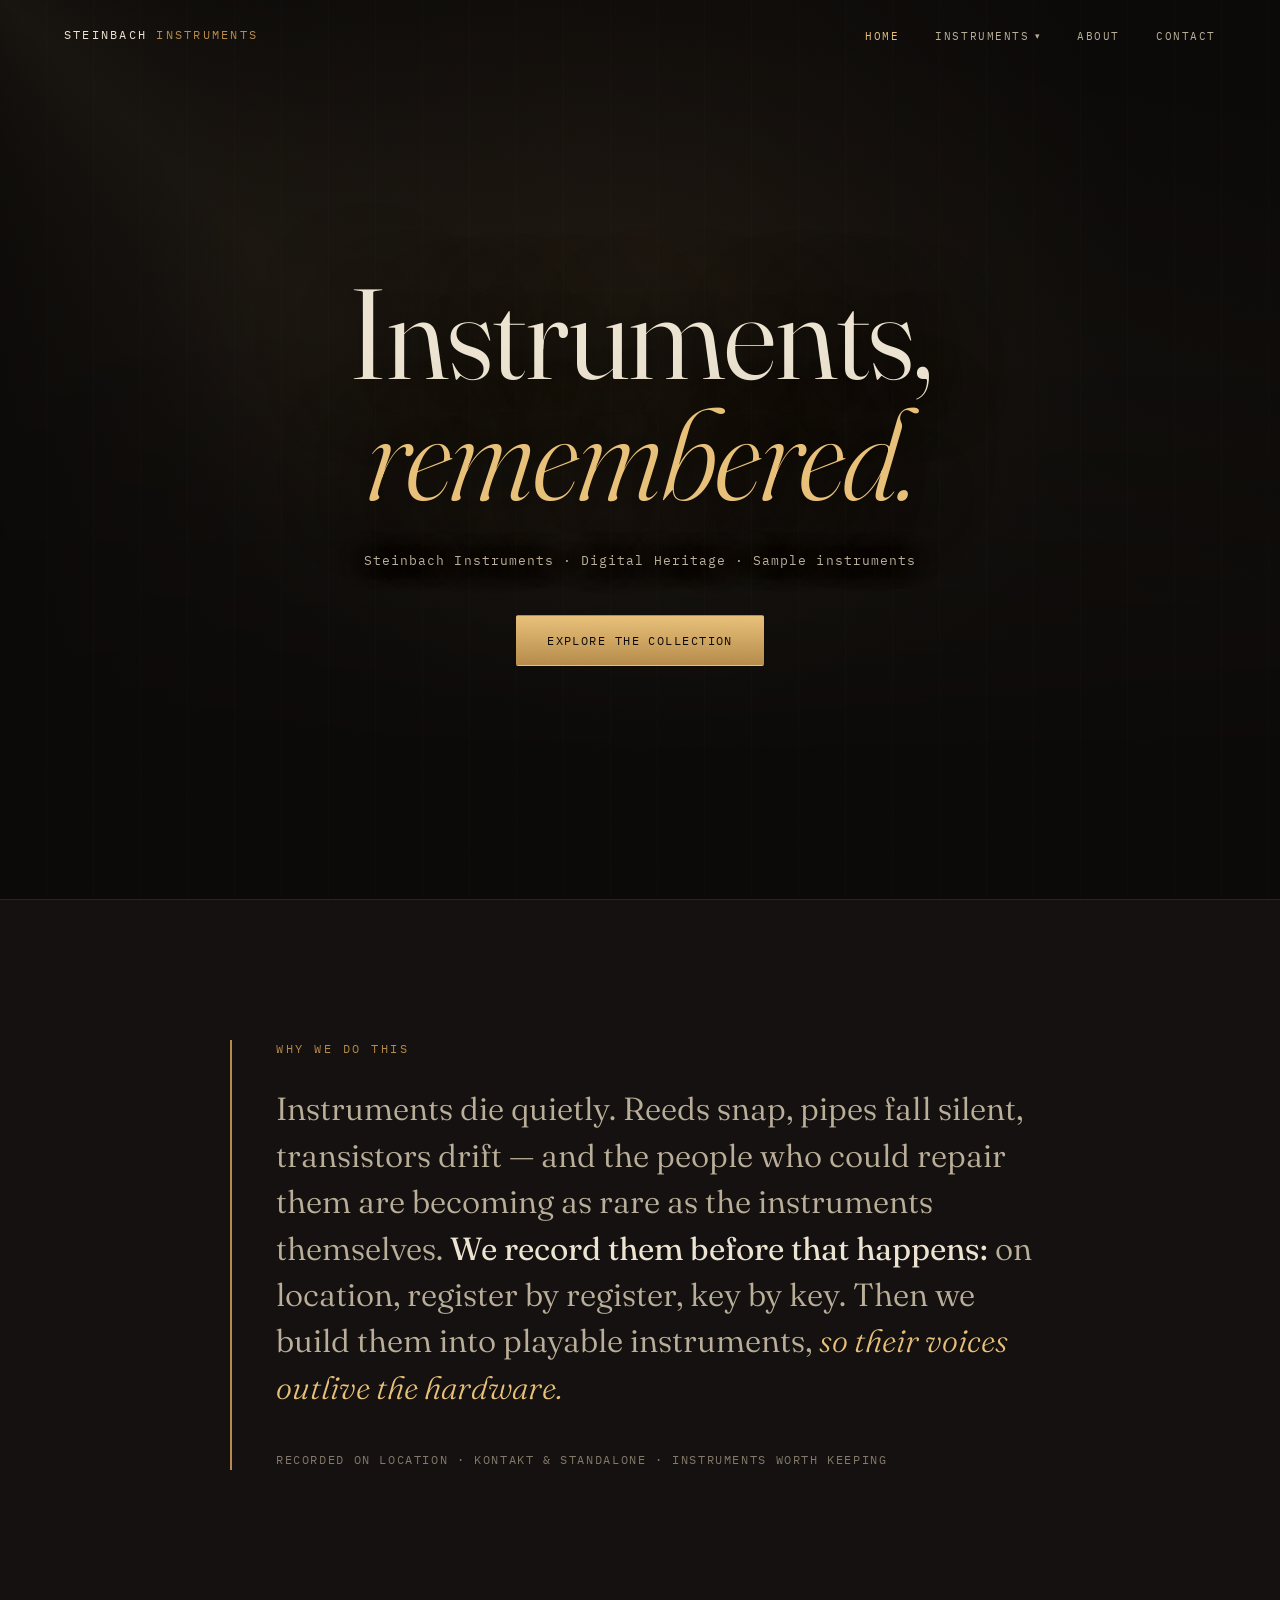
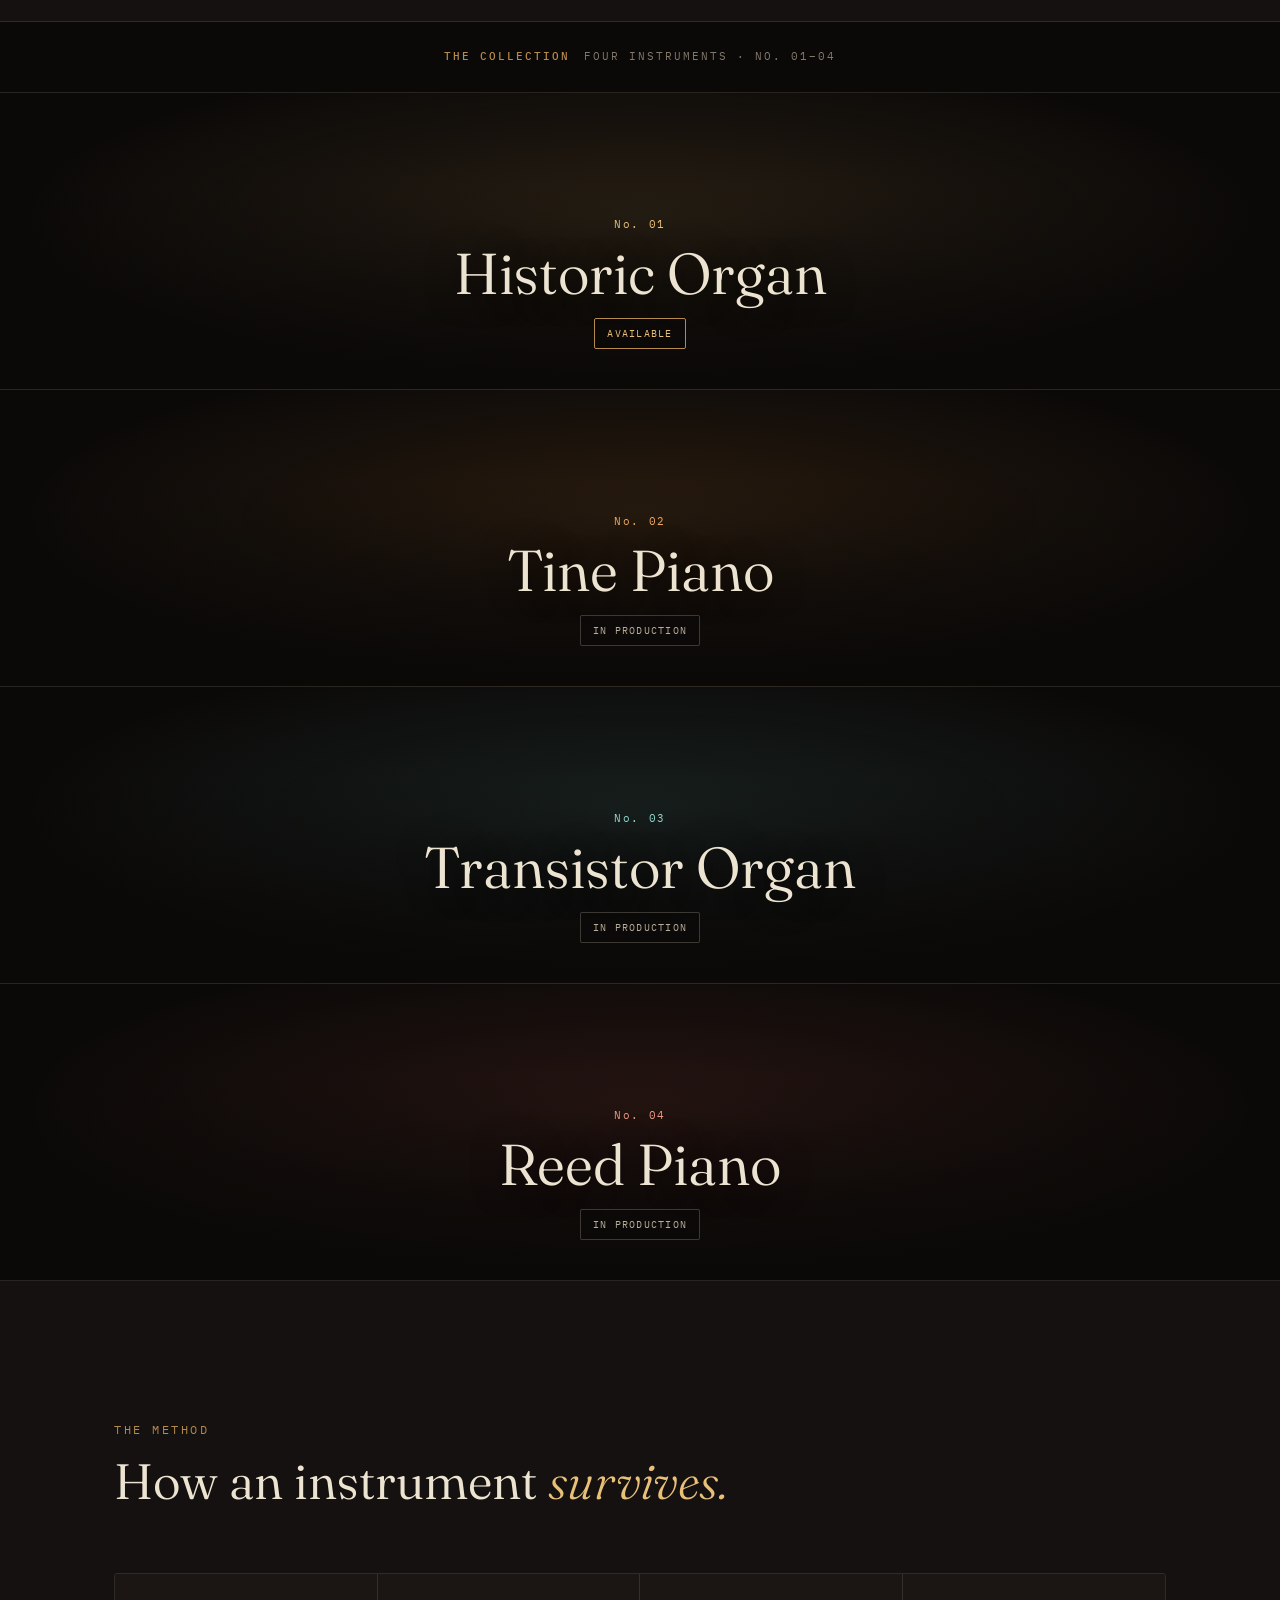
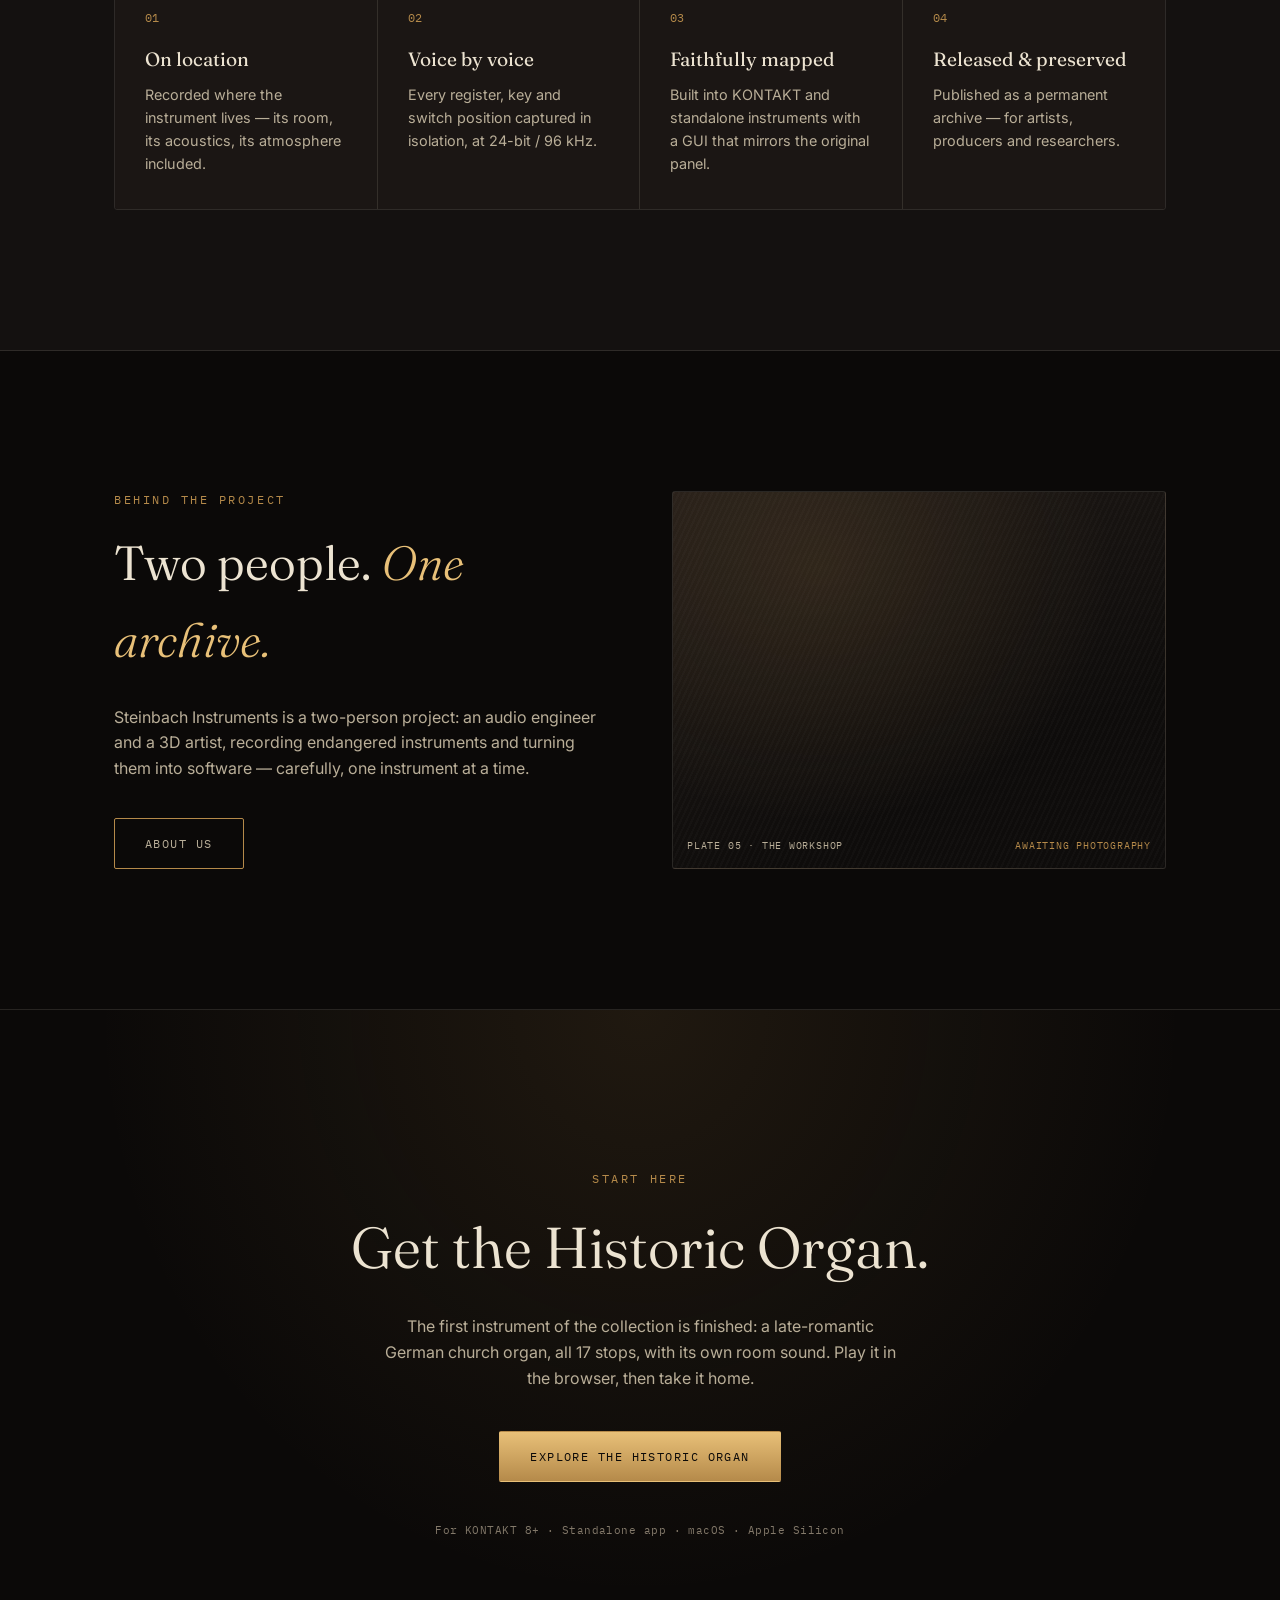
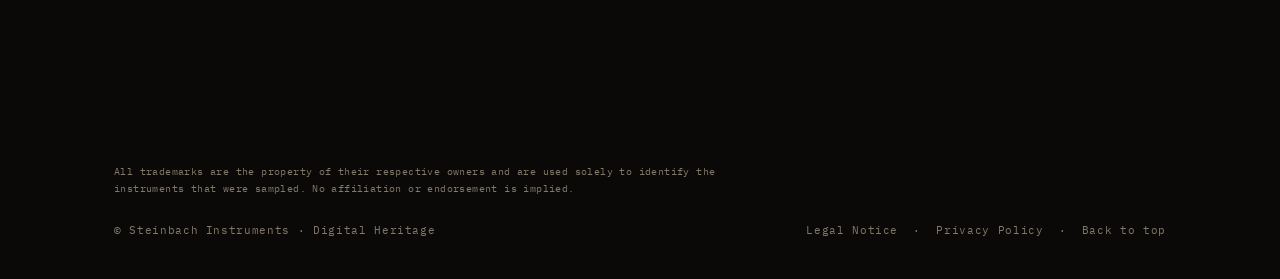
==== index.html @ 79c51817 "Add files via upload" ====
<!DOCTYPE html>
<html lang="en">
<head>
<meta charset="UTF-8" />
<meta name="viewport" content="width=device-width, initial-scale=1.0" />
<title>Steinbach Instruments · Digital Heritage</title>
<link rel="preconnect" href="https://fonts.googleapis.com" />
<link rel="preconnect" href="https://fonts.gstatic.com" crossorigin />
<link href="https://fonts.googleapis.com/css2?family=Fraunces:opsz,wght@9..144,300..700&family=Inter:wght@400;500;600&family=IBM+Plex+Mono:wght@400;500&display=swap" rel="stylesheet" />
<style>
  :root{
    --void:#0b0908;
    --void-2:#141110;
    --void-3:#1b1614;
    --parchment:#ece3d1;
    --parchment-dim:#b9ae98;
    --parchment-faint:#83796a;
    --brass:#b58a4a;
    --brass-bright:#e8c078;
    --line: rgba(236,227,209,0.12);
    --line-strong: rgba(236,227,209,0.22);
    --font-display: 'Fraunces', serif;
    --font-body: 'Inter', sans-serif;
    --font-mono: 'IBM Plex Mono', monospace;
  }

  *{ box-sizing:border-box; }
  html{ scroll-behavior:smooth; }
  @media (prefers-reduced-motion: reduce){
    html{ scroll-behavior:auto; }
    *{ animation-duration:0.001ms !important; animation-iteration-count:1 !important; transition-duration:0.001ms !important; }
  }

  body{
    margin:0;
    background:var(--void);
    color:var(--parchment);
    font-family:var(--font-body);
    line-height:1.6;
    -webkit-font-smoothing:antialiased;
  }

  a{ color:inherit; }
  img{ max-width:100%; display:block; }

  ::selection{ background:var(--brass); color:var(--void); }

  :focus-visible{
    outline: 2px solid var(--brass-bright);
    outline-offset: 3px;
  }

  /* film grain overlay */
  .grain{
    position:fixed; inset:0; pointer-events:none; z-index:200;
    opacity:0.05; mix-blend-mode:overlay;
    background-image:url("data:image/svg+xml;utf8,<svg xmlns='http://www.w3.org/2000/svg' width='180' height='180'><filter id='n'><feTurbulence type='fractalNoise' baseFrequency='0.85' numOctaves='2' stitchTiles='stitch'/></filter><rect width='100%25' height='100%25' filter='url(%23n)'/></svg>");
  }

  .eyebrow{
    font-family:var(--font-mono);
    font-size:0.72rem;
    letter-spacing:0.22em;
    text-transform:uppercase;
    color:var(--brass);
  }

  .wrap{
    max-width:1180px;
    margin:0 auto;
    padding:0 clamp(20px, 5vw, 64px);
  }

  /* ---------- NAV ---------- */
  .nav{
    position:fixed; top:0; left:0; right:0; z-index:100;
    display:flex; align-items:center; justify-content:space-between;
    padding:22px clamp(20px, 5vw, 64px);
    background:transparent;
    border-bottom:1px solid transparent;
    transition:background 0.4s ease, border-color 0.4s ease, padding 0.3s ease;
  }
  .nav.scrolled{
    background:rgba(11,9,8,0.86);
    backdrop-filter:blur(8px);
    border-bottom:1px solid var(--line);
    padding-top:14px; padding-bottom:14px;
  }
  .nav-mark{
    font-family:var(--font-mono);
    font-size:0.78rem;
    letter-spacing:0.18em;
    text-transform:uppercase;
    color:var(--parchment);
    text-decoration:none;
  }
  .nav-mark span{ color:var(--brass); }
  .nav-links{
    display:flex; gap:clamp(16px,3vw,36px);
    list-style:none; margin:0; padding:0;
  }
  .nav-links a{
    font-family:var(--font-mono);
    font-size:0.7rem;
    letter-spacing:0.14em;
    text-transform:uppercase;
    text-decoration:none;
    color:var(--parchment-dim);
    transition:color 0.25s ease;
  }
  .nav-links a:hover{ color:var(--brass-bright); }
  .nav-links a.active{ color:var(--brass-bright); }
  @media (max-width:720px){ .nav-links{ display:none; } }

  /* Mobile nav (burger) */
  .nav-toggle{
    display:none;
    flex-direction:column; justify-content:center; align-items:center; gap:5px;
    width:40px; height:36px;
    background:none; border:none; padding:0;
    cursor:pointer;
    position:relative; z-index:2;
  }
  .nav-toggle span{
    display:block; width:22px; height:1.5px;
    background:var(--parchment);
    transition:transform 0.3s ease, opacity 0.3s ease;
  }
  .nav.menu-open .nav-toggle span:nth-child(1){ transform:translateY(6.5px) rotate(45deg); }
  .nav.menu-open .nav-toggle span:nth-child(2){ opacity:0; }
  .nav.menu-open .nav-toggle span:nth-child(3){ transform:translateY(-6.5px) rotate(-45deg); }
  @media (max-width:720px){
    .nav-toggle{ display:flex; }
    .nav-mark{ position:relative; z-index:2; }
    .nav.menu-open{ backdrop-filter:none; -webkit-backdrop-filter:none; }
    .nav.menu-open .nav-links{
      display:flex; flex-direction:column; align-items:center; justify-content:center;
      gap:26px;
      position:fixed; inset:0;
      background:rgba(11,9,8,0.97);
      backdrop-filter:blur(10px);
    }
    .nav.menu-open .nav-links a{ font-size:0.95rem; letter-spacing:0.16em; }
    .nav.menu-open .nav-item-drop{ text-align:center; }
    .nav.menu-open .nav-item-drop > a .caret{ display:none; }
    .nav.menu-open .nav-drop-menu,
    .nav.menu-open .nav-item-drop:hover .nav-drop-menu,
    .nav.menu-open .nav-item-drop:focus-within .nav-drop-menu{
      position:static; transform:none;
      opacity:1; visibility:visible;
      min-width:0; border:none; background:none; backdrop-filter:none;
      padding:14px 0 0;
      display:flex; flex-direction:column; align-items:center; gap:16px;
    }
    .nav.menu-open .nav-drop-menu::before{ display:none; }
    .nav.menu-open .nav-drop-menu a{ font-size:0.78rem; color:var(--parchment-faint); padding:0; }
    .nav.menu-open .nav-drop-menu a.current{ color:var(--brass-bright); }
    body.menu-open{ overflow:hidden; }
  }

  /* Instruments dropdown */
  .nav-item-drop{ position:relative; }
  .nav-item-drop > a .caret{
    display:inline-block; font-size:0.55rem; margin-left:5px;
    transform:translateY(-1px);
  }
  .nav-drop-menu{
    position:absolute; top:calc(100% + 12px); left:50%;
    transform:translateX(-50%) translateY(-4px);
    min-width:190px;
    background:rgba(11,9,8,0.96);
    backdrop-filter:blur(8px);
    border:1px solid var(--line);
    border-radius:3px;
    list-style:none; margin:0; padding:6px 0;
    opacity:0; visibility:hidden;
    transition:opacity 0.2s ease, transform 0.2s ease, visibility 0.2s;
  }
  .nav-drop-menu::before{
    content:""; position:absolute; top:-14px; left:0; right:0; height:14px;
  }
  .nav-item-drop:hover .nav-drop-menu,
  .nav-item-drop:focus-within .nav-drop-menu{
    opacity:1; visibility:visible;
    transform:translateX(-50%) translateY(0);
  }
  .nav-drop-menu a{ display:block; padding:10px 18px; white-space:nowrap; }
  .nav-drop-menu a.current{ color:var(--brass-bright); }

  /* ---------- HERO ---------- */
  .hero{
    position:relative;
    min-height:100svh;
    display:flex;
    align-items:center;
    overflow:hidden;
    border-bottom:1px solid var(--line);
  }
  .hero-img{
    position:absolute; top:0; bottom:0; left:50%;
    width:calc(100svh * 1.361); /* image aspect ratio 2722x2000 */
    max-width:100%;
    transform:translateX(-50%);
    background:url("assets/images/organ.jpg") center top / cover no-repeat;
    filter:brightness(0.55);
    -webkit-mask-image:linear-gradient(90deg, transparent 0%, #000 12%, #000 88%, transparent 100%);
    mask-image:linear-gradient(90deg, transparent 0%, #000 12%, #000 88%, transparent 100%);
  }
  .hero-bg{
    position:absolute; inset:0;
    background:
      linear-gradient(180deg, rgba(11,9,8,0.45) 0%, rgba(11,9,8,0.2) 42%, rgba(11,9,8,0.55) 72%, var(--void) 100%),
      radial-gradient(ellipse at 50% 30%, rgba(181,138,74,0.10), transparent 55%);
  }
  .hero-bg::after{
    content:"";
    position:absolute; inset:0;
    background:repeating-linear-gradient(90deg, transparent 0 46px, rgba(236,227,209,0.025) 46px 47px);
    opacity:0.6;
  }
  .hero-beam{
    position:absolute; top:-12%; left:-8%; width:160%; height:170%;
    transform-origin:0% 0%;
    background:conic-gradient(from 0deg at 0% 0%,
      transparent 98deg,
      rgba(232,192,120,0.025) 116deg,
      rgba(232,192,120,0.06) 135deg,
      rgba(232,192,120,0.025) 154deg,
      transparent 172deg);
    mix-blend-mode:screen;
    -webkit-mask-image:linear-gradient(180deg, #000 0%, #000 28%, transparent 57%);
    mask-image:linear-gradient(180deg, #000 0%, #000 28%, transparent 57%);
    animation:spotlight 14s ease-in-out infinite alternate;
  }
  @keyframes spotlight{
    from{ transform:rotate(-7deg); }
    to{ transform:rotate(7deg); }
  }

  .hero-content{
    position:relative; z-index:2;
    width:100%;
    max-width:1180px;
    margin:0 auto;
    padding:140px clamp(20px,5vw,64px) 100px;
    text-align:center;
  }
  .hero h1{
    font-family:var(--font-display);
    font-optical-sizing:auto;
    font-weight:340;
    font-size:clamp(3.2rem, 10vw, 8.5rem);
    line-height:0.95;
    letter-spacing:-0.01em;
    margin:0 0 34px;
    color:var(--parchment);
    text-shadow:0 2px 30px rgba(11,9,8,0.65), 0 0 90px rgba(11,9,8,0.55);
  }
  .hero h1 em{
    font-style:italic;
    font-weight:300;
    color:var(--brass-bright);
    display:block;
  }
  .hero-sub{
    font-family:var(--font-mono);
    font-size:0.82rem;
    letter-spacing:0.08em;
    color:var(--parchment-dim);
    margin:0 0 44px;
    text-shadow:0 1px 14px rgba(11,9,8,0.9), 0 0 30px rgba(11,9,8,0.8);
  }
  .hero-actions{ display:flex; flex-wrap:wrap; gap:16px; justify-content:center; }

  .btn{
    font-family:var(--font-mono);
    font-size:0.75rem;
    letter-spacing:0.12em;
    text-transform:uppercase;
    text-decoration:none;
    padding:15px 30px;
    border-radius:2px;
    border:1px solid var(--brass);
    transition:all 0.25s ease;
    cursor:pointer;
    background:none;
    display:inline-block;
  }
  .btn-fill{
    background:linear-gradient(180deg, var(--brass-bright), var(--brass));
    color:var(--void);
    border-color:transparent;
  }
  .btn-fill:hover{ filter:brightness(1.12); transform:translateY(-1px); }
  .btn-ghost{ color:var(--parchment-dim); }
  .btn-ghost:hover{ border-color:var(--brass-bright); color:var(--brass-bright); }

  /* ---------- SECTION GENERIC ---------- */
  .section{ padding:140px 0; border-bottom:1px solid var(--line); }
  .section-head{ max-width:640px; margin-bottom:64px; }
  .section-head h2{
    font-family:var(--font-display);
    font-weight:340;
    font-size:clamp(2rem, 4.2vw, 3.1rem);
    line-height:1.08;
    margin:16px 0 0;
    color:var(--parchment);
  }
  .section-head h2 i{ color:var(--brass-bright); font-style:italic; font-weight:300; }

  /* ---------- MANIFESTO ---------- */
  .manifesto{ background:var(--void-2); }
  .manifesto-inner{
    max-width:820px;
    margin:0 auto;
    border-left:2px solid var(--brass);
    padding-left:clamp(24px, 4vw, 44px);
  }
  .manifesto-text{
    font-family:var(--font-display);
    font-weight:340;
    font-size:clamp(1.4rem, 2.6vw, 2rem);
    line-height:1.45;
    color:var(--parchment-dim);
  }
  .manifesto-text strong{ color:var(--parchment); font-weight:400; }
  .manifesto-text em{ color:var(--brass-bright); font-style:italic; font-weight:300; }
  .manifesto-fine{
    margin-top:40px;
    font-family:var(--font-mono);
    font-size:0.72rem; letter-spacing:0.14em; text-transform:uppercase;
    color:var(--parchment-faint);
  }

  /* ---------- COLLECTION (stacked full-width exhibits) ---------- */
  .collection-section{ padding:0; }
  .collection-label{
    display:flex; justify-content:center; align-items:baseline; gap:14px; flex-wrap:wrap;
    padding:26px 20px;
    font-family:var(--font-mono);
    font-size:0.7rem;
    letter-spacing:0.18em;
    text-transform:uppercase;
    text-align:center;
    color:var(--parchment-faint);
  }
  .collection-label b{ color:var(--brass); font-weight:500; }
  .collection-exhibits{
    border-top:1px solid var(--line);
    display:flex;
    flex-direction:column;
    height:132svh;
  }
  .collection-exhibit{
    position:relative;
    display:flex;
    align-items:flex-end;
    justify-content:center;
    flex:1 1 0;
    min-height:0;
    overflow:hidden;
    text-decoration:none;
    border-bottom:1px solid var(--line);
    background:
      radial-gradient(ellipse at 50% 42%, var(--accent-glow, rgba(181,138,74,0.14)), transparent 68%),
      var(--void);
    transition:flex-grow 0.45s cubic-bezier(0.4, 0, 0.2, 1);
  }
  /* .reveal would otherwise override the transition list on these links */
  a.collection-exhibit{
    transition:flex-grow 0.45s cubic-bezier(0.4, 0, 0.2, 1), opacity 0.8s ease, transform 0.8s ease;
  }
  .collection-exhibit:hover{ flex-grow:1.3; }
  .collection-exhibit:last-child{ border-bottom:none; }
  .exhibit-img{
    position:absolute; inset:0;
    background-position:center 43%;
    background-size:cover;
    background-repeat:no-repeat;
    -webkit-mask-image:linear-gradient(90deg, transparent 0%, #000 12%, #000 88%, transparent 100%);
    mask-image:linear-gradient(90deg, transparent 0%, #000 12%, #000 88%, transparent 100%);
    filter:brightness(0.5);
    transition:filter 0.7s ease;
  }
  .collection-exhibit:hover .exhibit-img{ filter:brightness(0.72); }
  .exhibit-scrim{
    position:absolute; left:0; right:0; bottom:0; height:70%;
    background:linear-gradient(180deg, transparent, rgba(11,9,8,0.85));
    pointer-events:none;
  }
  .exhibit-info{
    position:relative; z-index:2;
    text-align:center;
    padding:56px 24px 40px;
  }
  .exhibit-num{
    display:block;
    font-family:var(--font-mono);
    font-size:0.7rem;
    letter-spacing:0.14em;
    color:var(--accent-bright, var(--brass-bright));
    margin-bottom:12px;
  }
  .exhibit-info h3{
    font-family:var(--font-display);
    font-weight:340;
    font-size:clamp(2.2rem, 4.5vw, 3.8rem);
    line-height:0.98;
    margin:0 0 16px;
    color:var(--parchment);
    text-shadow:0 2px 30px rgba(11,9,8,0.6);
    transition:color 0.3s ease;
  }
  .collection-exhibit:hover .exhibit-info h3{ color:var(--accent-bright, var(--brass-bright)); }
  .collection-tag{
    display:inline-block;
    font-family:var(--font-mono);
    font-size:0.65rem;
    letter-spacing:0.12em;
    text-transform:uppercase;
    padding:6px 12px;
    border:1px solid var(--line-strong);
    border-radius:2px;
    color:var(--parchment-dim);
    background:rgba(11,9,8,0.5);
  }
  .collection-tag.available{
    border-color:var(--accent, var(--brass));
    color:var(--accent-bright, var(--brass-bright));
  }
  @media (max-width:720px){
    .collection-exhibits{ height:auto; }
    .collection-exhibit{ flex:none; min-height:220px; }
    .exhibit-info{ padding:40px 20px 32px; }
  }

  /* ---------- METHOD ---------- */
  .method{ background:var(--void-2); }
  .method-grid{
    display:grid;
    grid-template-columns:repeat(auto-fit, minmax(220px, 1fr));
    gap:0;
    border:1px solid var(--line);
    border-radius:3px;
    overflow:hidden;
  }
  .method-step{
    padding:34px 30px;
    border-right:1px solid var(--line);
    background:var(--void-3);
  }
  .method-step:last-child{ border-right:none; }
  @media (max-width:980px){
    .method-step{ border-right:none; border-bottom:1px solid var(--line); }
    .method-step:last-child{ border-bottom:none; }
  }
  .method-step .num{
    font-family:var(--font-mono); font-size:0.78rem; color:var(--brass);
    display:block; margin-bottom:16px;
  }
  .method-step h3{
    font-family:var(--font-display); font-weight:400; font-size:1.2rem;
    margin:0 0 8px; color:var(--parchment);
  }
  .method-step p{
    margin:0; font-size:0.9rem; color:var(--parchment-dim);
  }

  /* ---------- ABOUT TEASER ---------- */
  .about-grid{
    display:grid; grid-template-columns:1fr 1fr; gap:64px; align-items:stretch;
  }
  .about-text p{ color:var(--parchment-dim); max-width:520px; }
  .about-text .btn{ margin-top:20px; }
  .plate{
    position:relative;
    border-radius:3px;
    overflow:hidden;
    background:
      radial-gradient(ellipse at 30% 20%, rgba(181,138,74,0.14), transparent 60%),
      linear-gradient(155deg, #211b17, #0e0c0b 70%);
    border:1px solid var(--line);
    min-height:320px;
  }
  .plate::before{
    content:"";
    position:absolute; inset:0;
    background:repeating-linear-gradient(115deg, rgba(255,255,255,0.02) 0 2px, transparent 2px 5px);
  }
  .plate-label{
    position:absolute; left:14px; bottom:14px; right:14px;
    z-index:2;
    display:flex; justify-content:space-between; gap:12px;
    font-family:var(--font-mono); font-size:0.62rem; letter-spacing:0.08em;
    color:var(--parchment-dim); text-transform:uppercase;
  }
  .plate-label span:last-child{ color:var(--brass); text-align:right; }
  @media (max-width:860px){ .about-grid{ grid-template-columns:1fr; gap:32px; } }

  /* ---------- CTA ---------- */
  .cta{
    text-align:center; padding:160px 0;
    background:
      radial-gradient(ellipse at 50% 0%, rgba(181,138,74,0.12), transparent 60%),
      var(--void);
  }
  .cta h2{
    font-family:var(--font-display); font-weight:340;
    font-size:clamp(2.2rem, 5vw, 3.6rem); margin:14px 0 20px;
  }
  .cta p{ color:var(--parchment-dim); max-width:520px; margin:0 auto 40px; }
  .cta-fine{ margin-top:40px; font-family:var(--font-mono); font-size:0.7rem; color:var(--parchment-faint); letter-spacing:0.04em; }

  /* ---------- FOOTER ---------- */
  .footer{ padding:64px 0 40px; }
  .footer-disclaimer{ font-family:var(--font-mono); font-size:0.62rem; letter-spacing:0.04em; line-height:1.7; color:var(--parchment-faint); max-width:640px; margin:0 0 24px; }
  .footer-bottom{ display:flex; justify-content:space-between; flex-wrap:wrap; gap:12px; }
  .footer-bottom, .footer-bottom a{
    font-family:var(--font-mono); font-size:0.68rem; letter-spacing:0.06em; color:var(--parchment-faint); text-decoration:none;
  }

  .reveal{ opacity:0; transform:translateY(24px); transition:opacity 0.8s ease, transform 0.8s ease; }
  .reveal.in{ opacity:1; transform:translateY(0); }

  @media (max-width:720px){
    .section{ padding:88px 0; }
    .collection-section{ padding:0; }
    .cta{ padding:100px 0; }
  }
</style>
</head>
<body>

<div class="grain"></div>

<header class="nav" id="nav">
  <a href="index.html" class="nav-mark">STEINBACH <span>INSTRUMENTS</span></a>
  <button class="nav-toggle" id="nav-toggle" type="button" aria-expanded="false" aria-label="Menu">
    <span></span><span></span><span></span>
  </button>
  <ul class="nav-links">
    <li><a href="index.html" class="active">Home</a></li>
    <li class="nav-item-drop">
      <a href="instruments.html">Instruments<span class="caret">▾</span></a>
      <ul class="nav-drop-menu">
        <li><a href="historic-organ-concept.html">Historic Organ</a></li>
        <li><a href="tine-piano.html">Tine Piano</a></li>
        <li><a href="transistor-organ.html">Transistor Organ</a></li>
        <li><a href="reed-piano.html">Reed Piano</a></li>
      </ul>
    </li>
    <li><a href="about.html">About</a></li>
    <li><a href="contact.html">Contact</a></li>
  </ul>
</header>

<main id="top">

  <section class="hero">
    <div class="hero-img"></div>
    <div class="hero-bg"></div>
    <div class="hero-beam"></div>
    <div class="hero-content">
      <h1>Instruments,<em>remembered.</em></h1>
      <p class="hero-sub">Steinbach Instruments · Digital Heritage · Sample instruments</p>
      <div class="hero-actions">
        <a href="#collection" class="btn btn-fill">Explore the collection</a>
      </div>
    </div>
  </section>

  <section class="section manifesto">
    <div class="wrap">
      <div class="manifesto-inner">
        <div class="eyebrow reveal">Why We Do This</div>
        <p class="manifesto-text reveal" style="margin-top:28px;">
          Instruments die quietly. Reeds snap, pipes fall silent, transistors drift &mdash;
          and the people who could repair them are becoming as rare as the instruments themselves.
          <strong>We record them before that happens:</strong> on location, register by register,
          key by key. Then we build them into playable instruments,
          <em>so their voices outlive the hardware.</em>
        </p>
        <p class="manifesto-fine reveal">Recorded on location &middot; KONTAKT &amp; standalone &middot; Instruments worth keeping</p>
      </div>
    </div>
  </section>

  <section class="section collection-section" id="collection">
    <div class="collection-label">
      <b>The Collection</b><span>Four instruments &middot; No. 01&ndash;04</span>
    </div>

    <div class="collection-exhibits">

      <a class="collection-exhibit reveal" href="historic-organ-concept.html"
         style="--accent:#b58a4a; --accent-bright:#e8c078; --accent-glow:rgba(181,138,74,0.16);">
        <div class="exhibit-img" style="background-image:url('assets/images/organ.jpg')" role="img" aria-label="The Röver organ, lit in the dark"></div>
        <div class="exhibit-scrim"></div>
        <div class="exhibit-info">
          <span class="exhibit-num">No. 01</span>
          <h3>Historic Organ</h3>
          <span class="collection-tag available">Available</span>
        </div>
      </a>

      <a class="collection-exhibit reveal" href="tine-piano.html"
         style="--accent:#c1782f; --accent-bright:#f2a860; --accent-glow:rgba(193,120,47,0.16);">
        <div class="exhibit-scrim"></div>
        <div class="exhibit-info">
          <span class="exhibit-num">No. 02</span>
          <h3>Tine Piano</h3>
          <span class="collection-tag">In production</span>
        </div>
      </a>

      <a class="collection-exhibit reveal" href="transistor-organ.html"
         style="--accent:#5fa8a0; --accent-bright:#93d9d0; --accent-glow:rgba(95,168,160,0.14);">
        <div class="exhibit-img" style="background-image:url('assets/images/philicorda-render.jpg')" role="img" aria-label="The transistor organ, lit in the dark"></div>
        <div class="exhibit-scrim"></div>
        <div class="exhibit-info">
          <span class="exhibit-num">No. 03</span>
          <h3>Transistor Organ</h3>
          <span class="collection-tag">In production</span>
        </div>
      </a>

      <a class="collection-exhibit reveal" href="reed-piano.html"
         style="--accent:#c65947; --accent-bright:#f09a86; --accent-glow:rgba(198,89,71,0.14);">
        <div class="exhibit-scrim"></div>
        <div class="exhibit-info">
          <span class="exhibit-num">No. 04</span>
          <h3>Reed Piano</h3>
          <span class="collection-tag">In production</span>
        </div>
      </a>

    </div>
  </section>

  <section class="section method">
    <div class="wrap">
      <div class="section-head reveal">
        <div class="eyebrow">The Method</div>
        <h2>How an instrument <i>survives.</i></h2>
      </div>
      <div class="method-grid reveal">
        <div class="method-step">
          <span class="num">01</span>
          <h3>On location</h3>
          <p>Recorded where the instrument lives &mdash; its room, its acoustics, its atmosphere included.</p>
        </div>
        <div class="method-step">
          <span class="num">02</span>
          <h3>Voice by voice</h3>
          <p>Every register, key and switch position captured in isolation, at 24-bit / 96 kHz.</p>
        </div>
        <div class="method-step">
          <span class="num">03</span>
          <h3>Faithfully mapped</h3>
          <p>Built into KONTAKT and standalone instruments with a GUI that mirrors the original panel.</p>
        </div>
        <div class="method-step">
          <span class="num">04</span>
          <h3>Released &amp; preserved</h3>
          <p>Published as a permanent archive &mdash; for artists, producers and researchers.</p>
        </div>
      </div>
    </div>
  </section>

  <section class="section">
    <div class="wrap">
      <div class="about-grid">
        <div class="about-text reveal">
          <div class="eyebrow">Behind The Project</div>
          <h2 style="font-family:var(--font-display); font-weight:340; font-size:clamp(2rem,4vw,3rem); margin:16px 0 26px;">Two people. <i style="color:var(--brass-bright); font-style:italic; font-weight:300;">One archive.</i></h2>
          <p>Steinbach Instruments is a two-person project: an audio engineer and a 3D artist, recording endangered instruments and turning them into software &mdash; carefully, one instrument at a time.</p>
          <a href="about.html" class="btn btn-ghost">About us</a>
        </div>
        <div class="plate reveal">
          <div class="plate-label"><span>Plate 05 &middot; The workshop</span><span>Awaiting photography</span></div>
        </div>
      </div>
    </div>
  </section>

  <section class="cta">
    <div class="wrap">
      <div class="eyebrow reveal">Start Here</div>
      <h2 class="reveal">Get the Historic Organ.</h2>
      <p class="reveal">The first instrument of the collection is finished: a late-romantic German church organ, all 17 stops, with its own room sound. Play it in the browser, then take it home.</p>
      <a href="historic-organ-concept.html" class="btn btn-fill reveal">Explore the Historic Organ</a>
      <div class="cta-fine reveal">For KONTAKT 8+ &middot; Standalone app &middot; macOS &middot; Apple Silicon</div>
    </div>
  </section>

</main>

<footer class="footer">
  <div class="wrap">
    <p class="footer-disclaimer">All trademarks are the property of their respective owners and are used solely to identify the instruments that were sampled. No affiliation or endorsement is implied.</p>
    <div class="footer-bottom">
      <span>&copy; Steinbach Instruments &middot; Digital Heritage</span>
      <span><a href="impressum.html">Legal Notice</a> &nbsp;&middot;&nbsp; <a href="datenschutz.html">Privacy Policy</a> &nbsp;&middot;&nbsp; <a href="#top">Back to top</a></span>
    </div>
  </div>
</footer>

<script>
  // Nav background on scroll
  const nav = document.getElementById('nav');
  window.addEventListener('scroll', () => {
    nav.classList.toggle('scrolled', window.scrollY > 40);
  }, { passive:true });

  // Mobile menu toggle
  const navToggle = document.getElementById('nav-toggle');
  if (navToggle) {
    navToggle.addEventListener('click', () => {
      const open = nav.classList.toggle('menu-open');
      document.body.classList.toggle('menu-open', open);
      navToggle.setAttribute('aria-expanded', String(open));
    });
  }

  // Reveal on scroll
  const revealEls = document.querySelectorAll('.reveal');
  const io = new IntersectionObserver((entries) => {
    entries.forEach(e => { if (e.isIntersecting) e.target.classList.add('in'); });
  }, { threshold:0.15 });
  revealEls.forEach(el => io.observe(el));
</script>

</body>
</html>
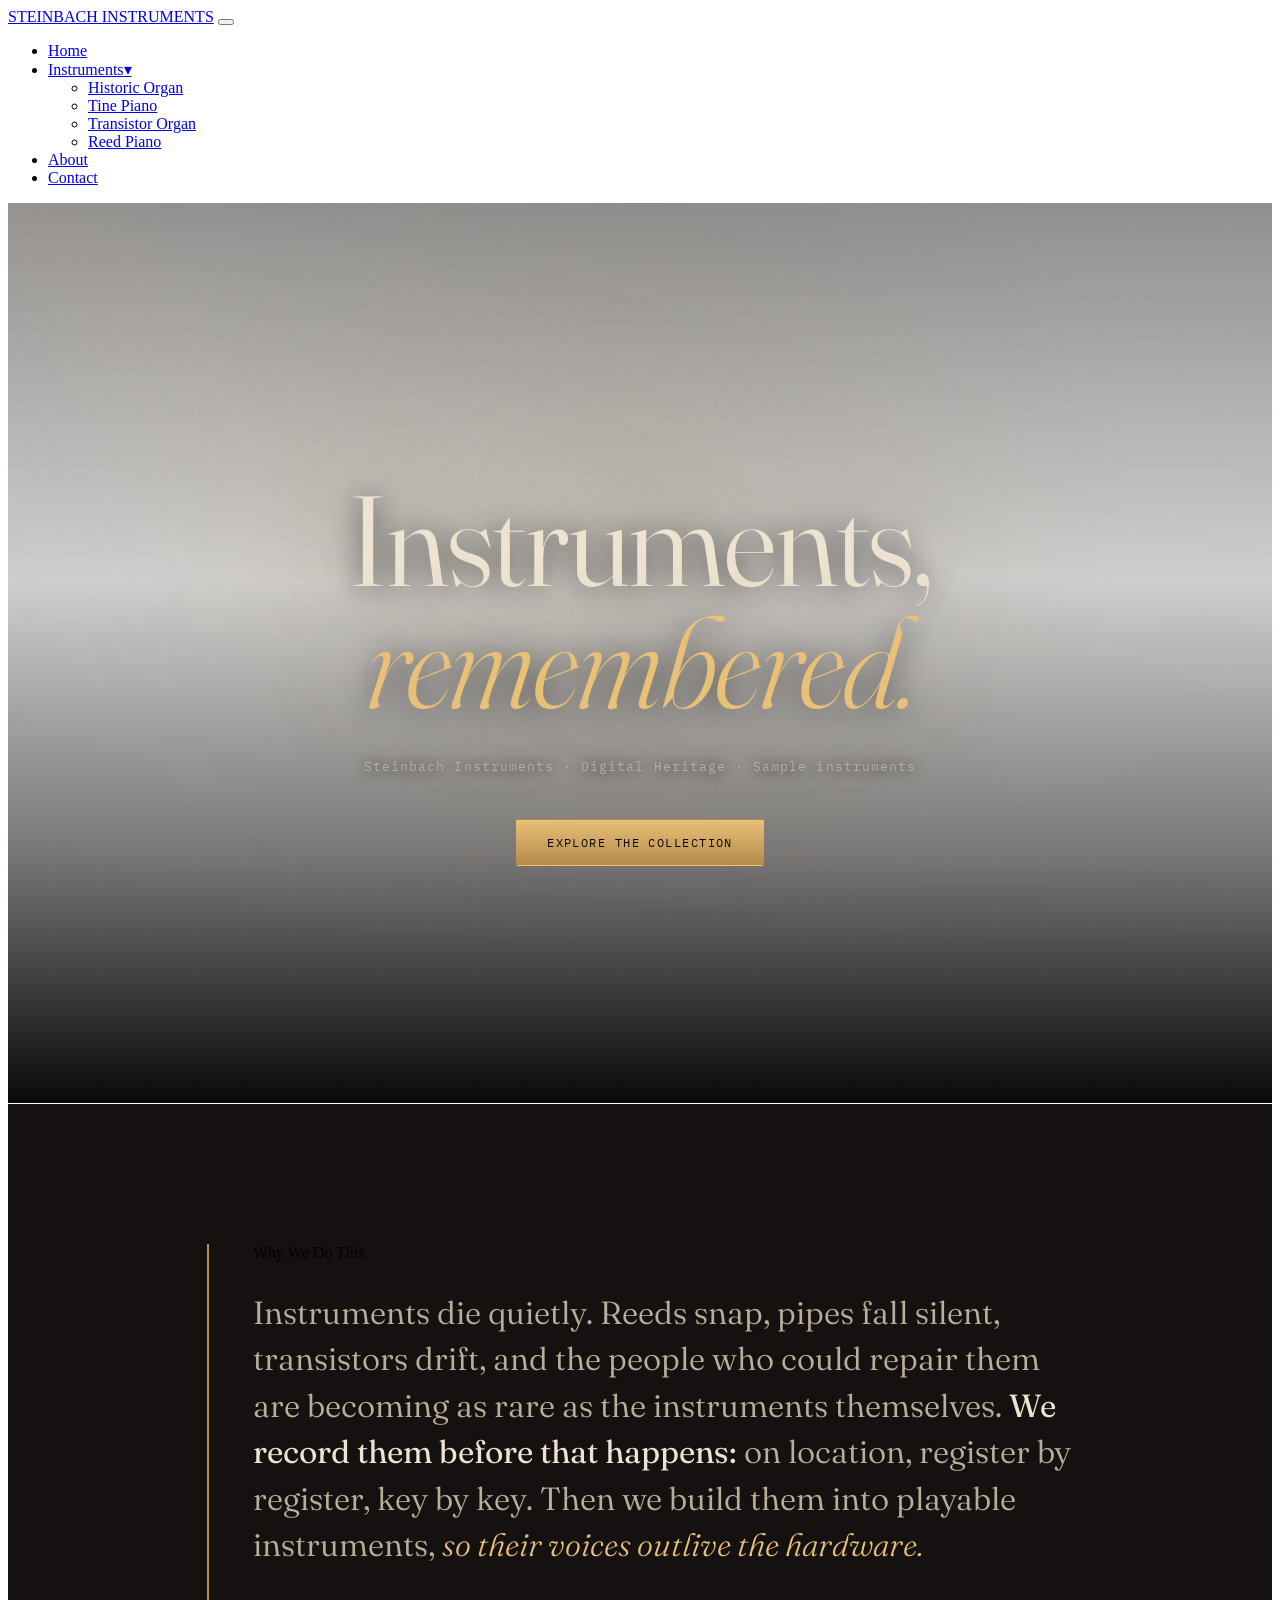
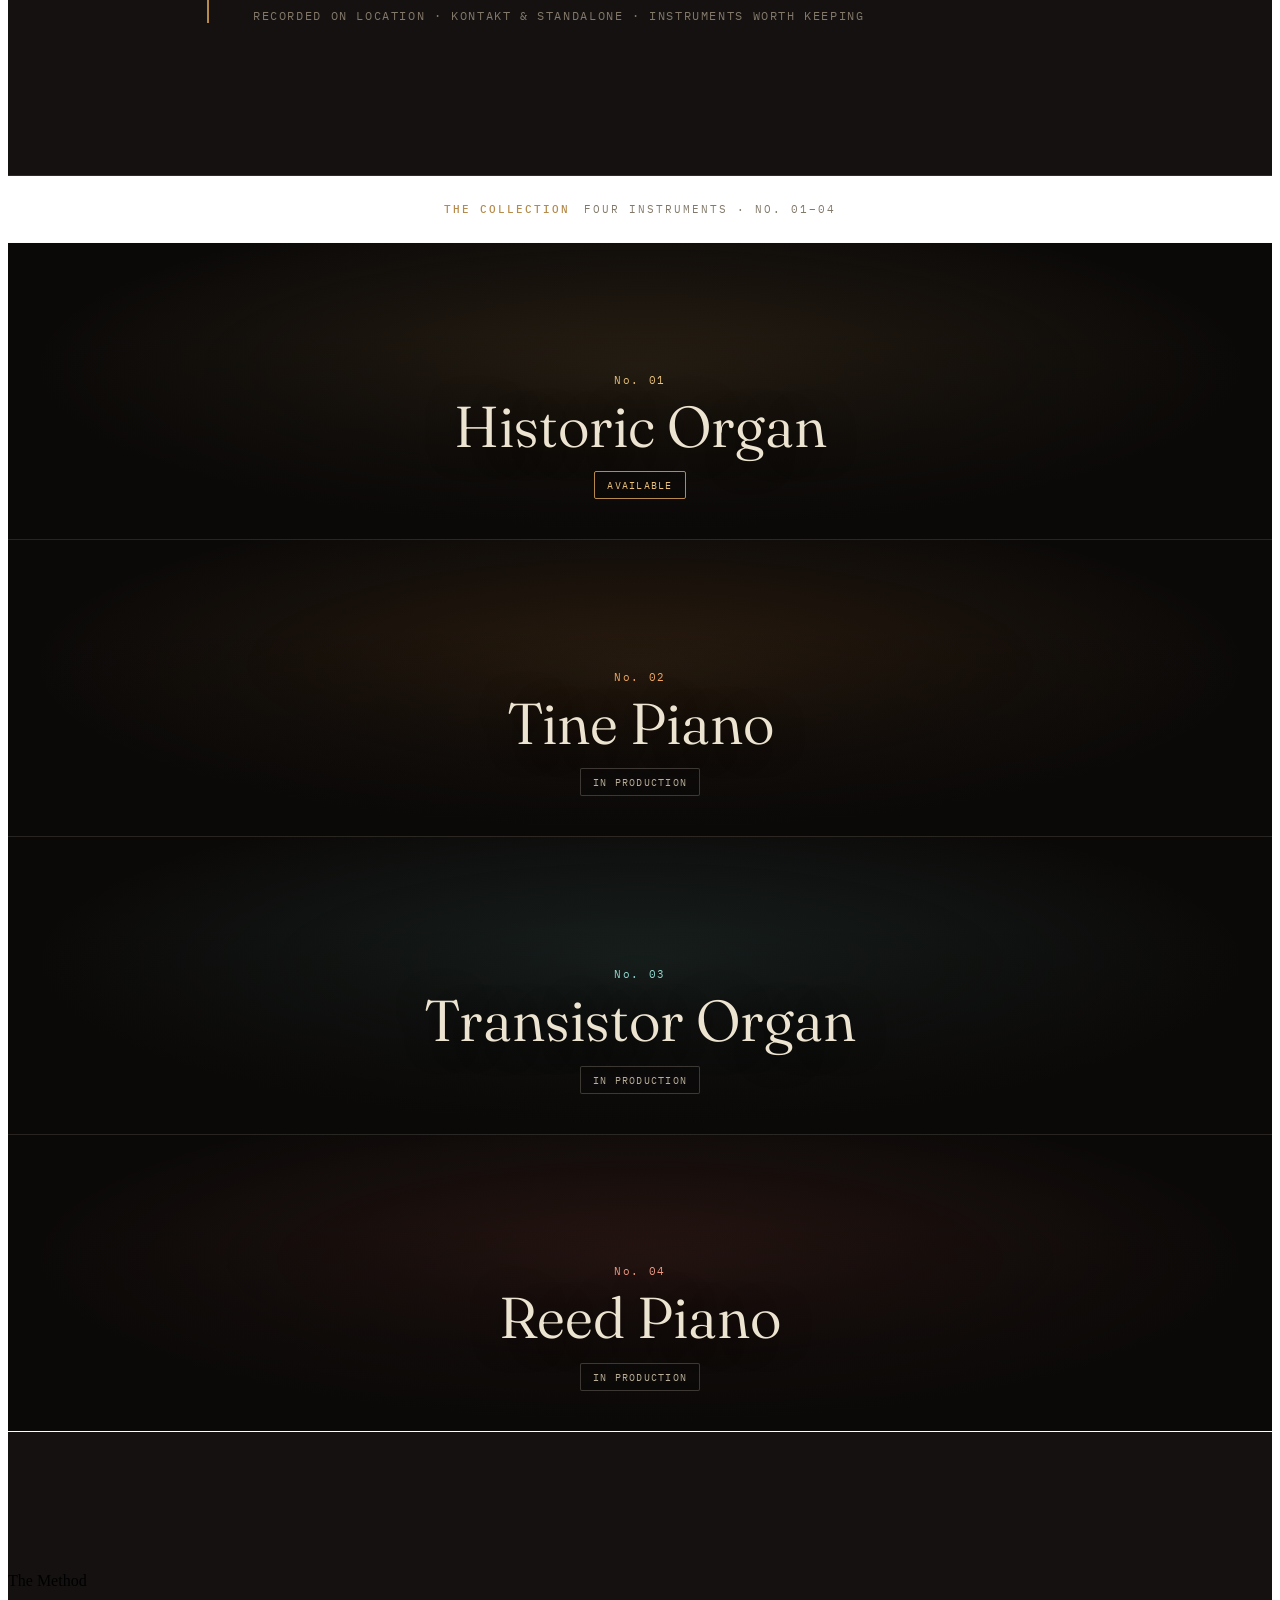
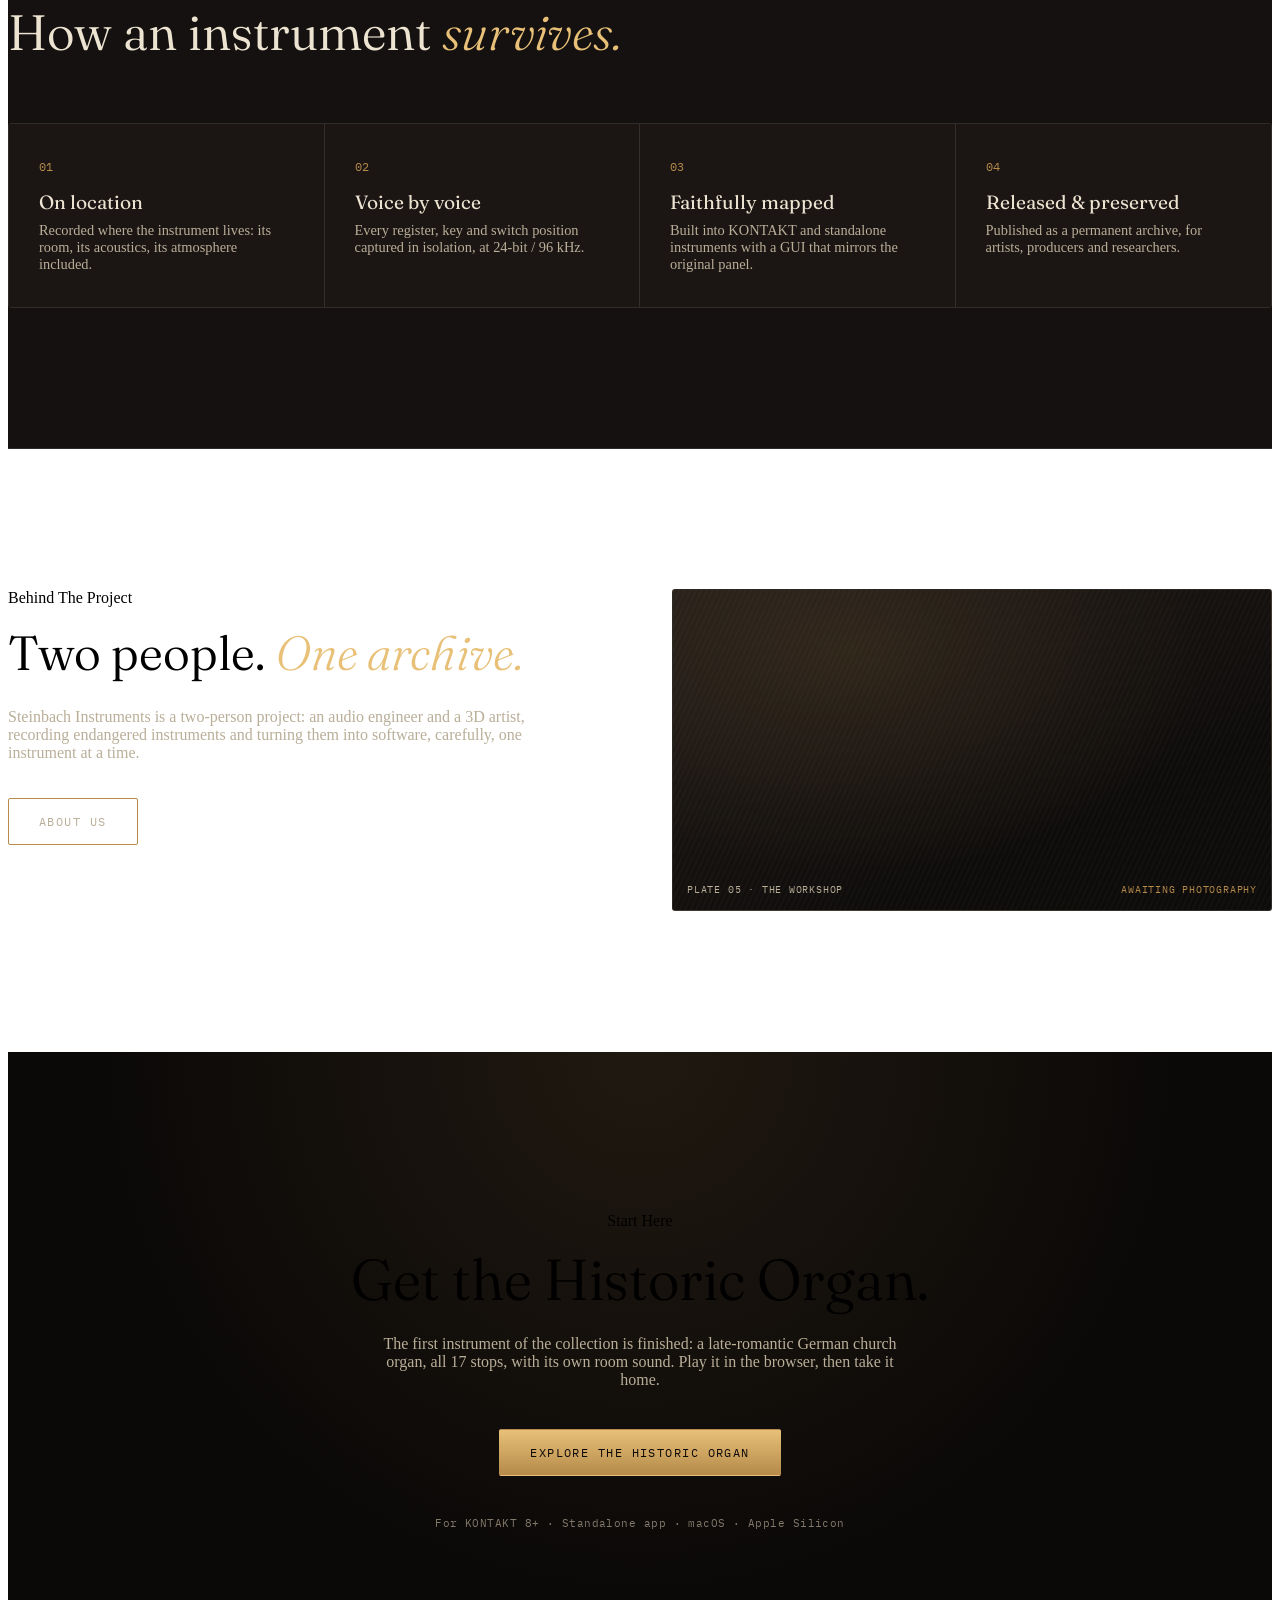
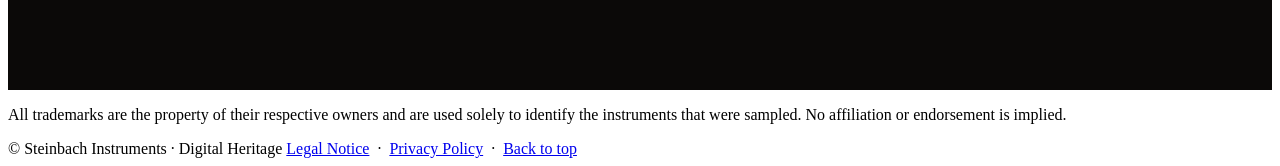
==== commit e9b10a68: "Add files via upload" ====
--- a/index.html
+++ b/index.html
@@ -7,6 +7,7 @@
 <link rel="preconnect" href="https://fonts.googleapis.com" />
 <link rel="preconnect" href="https://fonts.gstatic.com" crossorigin />
 <link href="https://fonts.googleapis.com/css2?family=Fraunces:opsz,wght@9..144,300..700&family=Inter:wght@400;500;600&family=IBM+Plex+Mono:wght@400;500&display=swap" rel="stylesheet" />
+<link rel="stylesheet" href="assets/css/styles.css" />
 <style>
   :root{
     --void:#0b0908;
@@ -24,168 +25,8 @@
     --font-mono: 'IBM Plex Mono', monospace;
   }
 
-  *{ box-sizing:border-box; }
-  html{ scroll-behavior:smooth; }
-  @media (prefers-reduced-motion: reduce){
-    html{ scroll-behavior:auto; }
-    *{ animation-duration:0.001ms !important; animation-iteration-count:1 !important; transition-duration:0.001ms !important; }
-  }
-
-  body{
-    margin:0;
-    background:var(--void);
-    color:var(--parchment);
-    font-family:var(--font-body);
-    line-height:1.6;
-    -webkit-font-smoothing:antialiased;
-  }
-
-  a{ color:inherit; }
-  img{ max-width:100%; display:block; }
-
-  ::selection{ background:var(--brass); color:var(--void); }
-
-  :focus-visible{
-    outline: 2px solid var(--brass-bright);
-    outline-offset: 3px;
-  }
-
-  /* film grain overlay */
-  .grain{
-    position:fixed; inset:0; pointer-events:none; z-index:200;
-    opacity:0.05; mix-blend-mode:overlay;
-    background-image:url("data:image/svg+xml;utf8,<svg xmlns='http://www.w3.org/2000/svg' width='180' height='180'><filter id='n'><feTurbulence type='fractalNoise' baseFrequency='0.85' numOctaves='2' stitchTiles='stitch'/></filter><rect width='100%25' height='100%25' filter='url(%23n)'/></svg>");
-  }
-
-  .eyebrow{
-    font-family:var(--font-mono);
-    font-size:0.72rem;
-    letter-spacing:0.22em;
-    text-transform:uppercase;
-    color:var(--brass);
-  }
-
-  .wrap{
-    max-width:1180px;
-    margin:0 auto;
-    padding:0 clamp(20px, 5vw, 64px);
-  }
-
-  /* ---------- NAV ---------- */
-  .nav{
-    position:fixed; top:0; left:0; right:0; z-index:100;
-    display:flex; align-items:center; justify-content:space-between;
-    padding:22px clamp(20px, 5vw, 64px);
-    background:transparent;
-    border-bottom:1px solid transparent;
-    transition:background 0.4s ease, border-color 0.4s ease, padding 0.3s ease;
-  }
-  .nav.scrolled{
-    background:rgba(11,9,8,0.86);
-    backdrop-filter:blur(8px);
-    border-bottom:1px solid var(--line);
-    padding-top:14px; padding-bottom:14px;
-  }
-  .nav-mark{
-    font-family:var(--font-mono);
-    font-size:0.78rem;
-    letter-spacing:0.18em;
-    text-transform:uppercase;
-    color:var(--parchment);
-    text-decoration:none;
-  }
-  .nav-mark span{ color:var(--brass); }
-  .nav-links{
-    display:flex; gap:clamp(16px,3vw,36px);
-    list-style:none; margin:0; padding:0;
-  }
-  .nav-links a{
-    font-family:var(--font-mono);
-    font-size:0.7rem;
-    letter-spacing:0.14em;
-    text-transform:uppercase;
-    text-decoration:none;
-    color:var(--parchment-dim);
-    transition:color 0.25s ease;
-  }
-  .nav-links a:hover{ color:var(--brass-bright); }
-  .nav-links a.active{ color:var(--brass-bright); }
-  @media (max-width:720px){ .nav-links{ display:none; } }
-
-  /* Mobile nav (burger) */
-  .nav-toggle{
-    display:none;
-    flex-direction:column; justify-content:center; align-items:center; gap:5px;
-    width:40px; height:36px;
-    background:none; border:none; padding:0;
-    cursor:pointer;
-    position:relative; z-index:2;
-  }
-  .nav-toggle span{
-    display:block; width:22px; height:1.5px;
-    background:var(--parchment);
-    transition:transform 0.3s ease, opacity 0.3s ease;
-  }
-  .nav.menu-open .nav-toggle span:nth-child(1){ transform:translateY(6.5px) rotate(45deg); }
-  .nav.menu-open .nav-toggle span:nth-child(2){ opacity:0; }
-  .nav.menu-open .nav-toggle span:nth-child(3){ transform:translateY(-6.5px) rotate(-45deg); }
-  @media (max-width:720px){
-    .nav-toggle{ display:flex; }
-    .nav-mark{ position:relative; z-index:2; }
-    .nav.menu-open{ backdrop-filter:none; -webkit-backdrop-filter:none; }
-    .nav.menu-open .nav-links{
-      display:flex; flex-direction:column; align-items:center; justify-content:center;
-      gap:26px;
-      position:fixed; inset:0;
-      background:rgba(11,9,8,0.97);
-      backdrop-filter:blur(10px);
-    }
-    .nav.menu-open .nav-links a{ font-size:0.95rem; letter-spacing:0.16em; }
-    .nav.menu-open .nav-item-drop{ text-align:center; }
-    .nav.menu-open .nav-item-drop > a .caret{ display:none; }
-    .nav.menu-open .nav-drop-menu,
-    .nav.menu-open .nav-item-drop:hover .nav-drop-menu,
-    .nav.menu-open .nav-item-drop:focus-within .nav-drop-menu{
-      position:static; transform:none;
-      opacity:1; visibility:visible;
-      min-width:0; border:none; background:none; backdrop-filter:none;
-      padding:14px 0 0;
-      display:flex; flex-direction:column; align-items:center; gap:16px;
-    }
-    .nav.menu-open .nav-drop-menu::before{ display:none; }
-    .nav.menu-open .nav-drop-menu a{ font-size:0.78rem; color:var(--parchment-faint); padding:0; }
-    .nav.menu-open .nav-drop-menu a.current{ color:var(--brass-bright); }
-    body.menu-open{ overflow:hidden; }
-  }
-
-  /* Instruments dropdown */
-  .nav-item-drop{ position:relative; }
-  .nav-item-drop > a .caret{
-    display:inline-block; font-size:0.55rem; margin-left:5px;
-    transform:translateY(-1px);
-  }
-  .nav-drop-menu{
-    position:absolute; top:calc(100% + 12px); left:50%;
-    transform:translateX(-50%) translateY(-4px);
-    min-width:190px;
-    background:rgba(11,9,8,0.96);
-    backdrop-filter:blur(8px);
-    border:1px solid var(--line);
-    border-radius:3px;
-    list-style:none; margin:0; padding:6px 0;
-    opacity:0; visibility:hidden;
-    transition:opacity 0.2s ease, transform 0.2s ease, visibility 0.2s;
-  }
-  .nav-drop-menu::before{
-    content:""; position:absolute; top:-14px; left:0; right:0; height:14px;
-  }
-  .nav-item-drop:hover .nav-drop-menu,
-  .nav-item-drop:focus-within .nav-drop-menu{
-    opacity:1; visibility:visible;
-    transform:translateX(-50%) translateY(0);
-  }
-  .nav-drop-menu a{ display:block; padding:10px 18px; white-space:nowrap; }
-  .nav-drop-menu a.current{ color:var(--brass-bright); }
+  
+
 
   /* ---------- HERO ---------- */
   .hero{
@@ -512,15 +353,6 @@
   .cta-fine{ margin-top:40px; font-family:var(--font-mono); font-size:0.7rem; color:var(--parchment-faint); letter-spacing:0.04em; }
 
   /* ---------- FOOTER ---------- */
-  .footer{ padding:64px 0 40px; }
-  .footer-disclaimer{ font-family:var(--font-mono); font-size:0.62rem; letter-spacing:0.04em; line-height:1.7; color:var(--parchment-faint); max-width:640px; margin:0 0 24px; }
-  .footer-bottom{ display:flex; justify-content:space-between; flex-wrap:wrap; gap:12px; }
-  .footer-bottom, .footer-bottom a{
-    font-family:var(--font-mono); font-size:0.68rem; letter-spacing:0.06em; color:var(--parchment-faint); text-decoration:none;
-  }
-
-  .reveal{ opacity:0; transform:translateY(24px); transition:opacity 0.8s ease, transform 0.8s ease; }
-  .reveal.in{ opacity:1; transform:translateY(0); }
 
   @media (max-width:720px){
     .section{ padding:88px 0; }
@@ -543,7 +375,7 @@
     <li class="nav-item-drop">
       <a href="instruments.html">Instruments<span class="caret">▾</span></a>
       <ul class="nav-drop-menu">
-        <li><a href="historic-organ-concept.html">Historic Organ</a></li>
+        <li><a href="historic-organ.html">Historic Organ</a></li>
         <li><a href="tine-piano.html">Tine Piano</a></li>
         <li><a href="transistor-organ.html">Transistor Organ</a></li>
         <li><a href="reed-piano.html">Reed Piano</a></li>
@@ -574,7 +406,7 @@
       <div class="manifesto-inner">
         <div class="eyebrow reveal">Why We Do This</div>
         <p class="manifesto-text reveal" style="margin-top:28px;">
-          Instruments die quietly. Reeds snap, pipes fall silent, transistors drift &mdash;
+          Instruments die quietly. Reeds snap, pipes fall silent, transistors drift,
           and the people who could repair them are becoming as rare as the instruments themselves.
           <strong>We record them before that happens:</strong> on location, register by register,
           key by key. Then we build them into playable instruments,
@@ -592,7 +424,7 @@
 
     <div class="collection-exhibits">
 
-      <a class="collection-exhibit reveal" href="historic-organ-concept.html"
+      <a class="collection-exhibit reveal" href="historic-organ.html"
          style="--accent:#b58a4a; --accent-bright:#e8c078; --accent-glow:rgba(181,138,74,0.16);">
         <div class="exhibit-img" style="background-image:url('assets/images/organ.jpg')" role="img" aria-label="The Röver organ, lit in the dark"></div>
         <div class="exhibit-scrim"></div>
@@ -647,7 +479,7 @@
         <div class="method-step">
           <span class="num">01</span>
           <h3>On location</h3>
-          <p>Recorded where the instrument lives &mdash; its room, its acoustics, its atmosphere included.</p>
+          <p>Recorded where the instrument lives: its room, its acoustics, its atmosphere included.</p>
         </div>
         <div class="method-step">
           <span class="num">02</span>
@@ -662,7 +494,7 @@
         <div class="method-step">
           <span class="num">04</span>
           <h3>Released &amp; preserved</h3>
-          <p>Published as a permanent archive &mdash; for artists, producers and researchers.</p>
+          <p>Published as a permanent archive, for artists, producers and researchers.</p>
         </div>
       </div>
     </div>
@@ -674,7 +506,7 @@
         <div class="about-text reveal">
           <div class="eyebrow">Behind The Project</div>
           <h2 style="font-family:var(--font-display); font-weight:340; font-size:clamp(2rem,4vw,3rem); margin:16px 0 26px;">Two people. <i style="color:var(--brass-bright); font-style:italic; font-weight:300;">One archive.</i></h2>
-          <p>Steinbach Instruments is a two-person project: an audio engineer and a 3D artist, recording endangered instruments and turning them into software &mdash; carefully, one instrument at a time.</p>
+          <p>Steinbach Instruments is a two-person project: an audio engineer and a 3D artist, recording endangered instruments and turning them into software, carefully, one instrument at a time.</p>
           <a href="about.html" class="btn btn-ghost">About us</a>
         </div>
         <div class="plate reveal">
@@ -689,7 +521,7 @@
       <div class="eyebrow reveal">Start Here</div>
       <h2 class="reveal">Get the Historic Organ.</h2>
       <p class="reveal">The first instrument of the collection is finished: a late-romantic German church organ, all 17 stops, with its own room sound. Play it in the browser, then take it home.</p>
-      <a href="historic-organ-concept.html" class="btn btn-fill reveal">Explore the Historic Organ</a>
+      <a href="historic-organ.html" class="btn btn-fill reveal">Explore the Historic Organ</a>
       <div class="cta-fine reveal">For KONTAKT 8+ &middot; Standalone app &middot; macOS &middot; Apple Silicon</div>
     </div>
   </section>
@@ -706,30 +538,7 @@
   </div>
 </footer>
 
-<script>
-  // Nav background on scroll
-  const nav = document.getElementById('nav');
-  window.addEventListener('scroll', () => {
-    nav.classList.toggle('scrolled', window.scrollY > 40);
-  }, { passive:true });
-
-  // Mobile menu toggle
-  const navToggle = document.getElementById('nav-toggle');
-  if (navToggle) {
-    navToggle.addEventListener('click', () => {
-      const open = nav.classList.toggle('menu-open');
-      document.body.classList.toggle('menu-open', open);
-      navToggle.setAttribute('aria-expanded', String(open));
-    });
-  }
-
-  // Reveal on scroll
-  const revealEls = document.querySelectorAll('.reveal');
-  const io = new IntersectionObserver((entries) => {
-    entries.forEach(e => { if (e.isIntersecting) e.target.classList.add('in'); });
-  }, { threshold:0.15 });
-  revealEls.forEach(el => io.observe(el));
-</script>
+<script src="assets/js/main.js"></script>
 
 </body>
 </html>
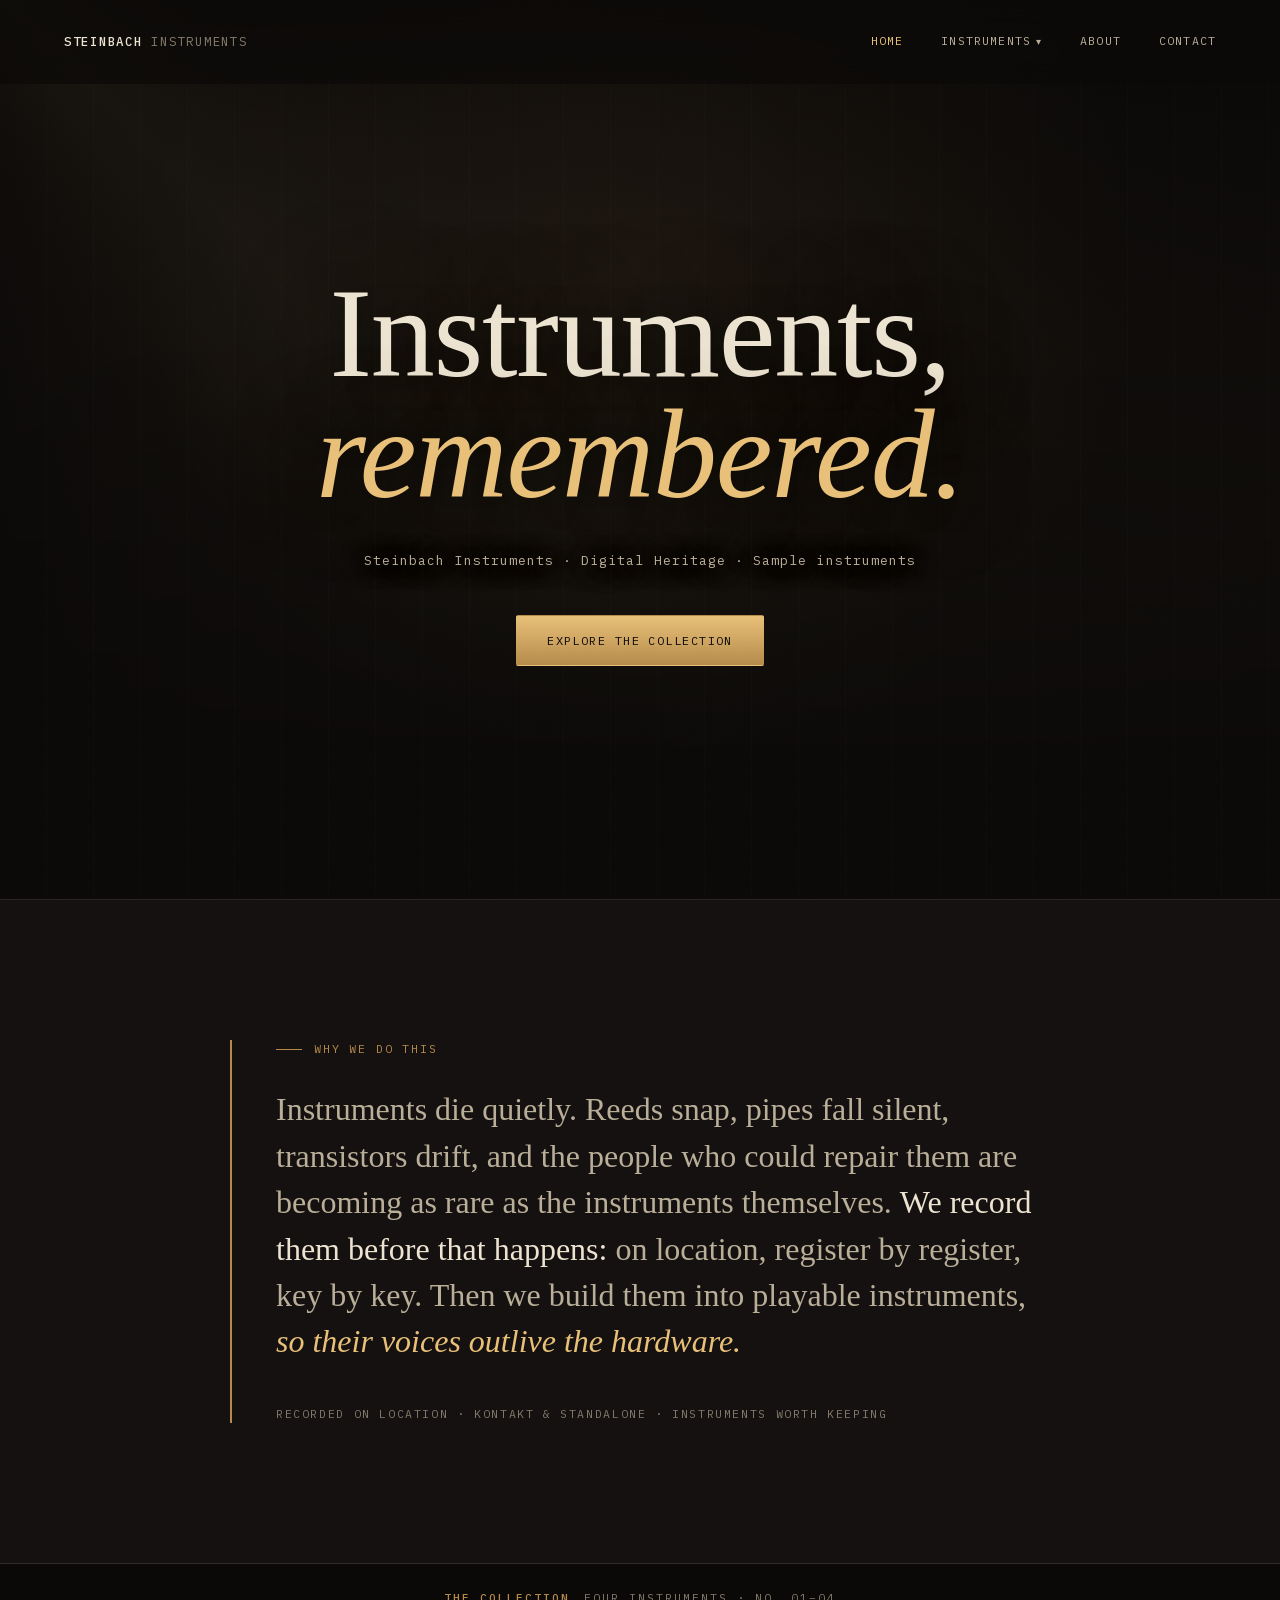
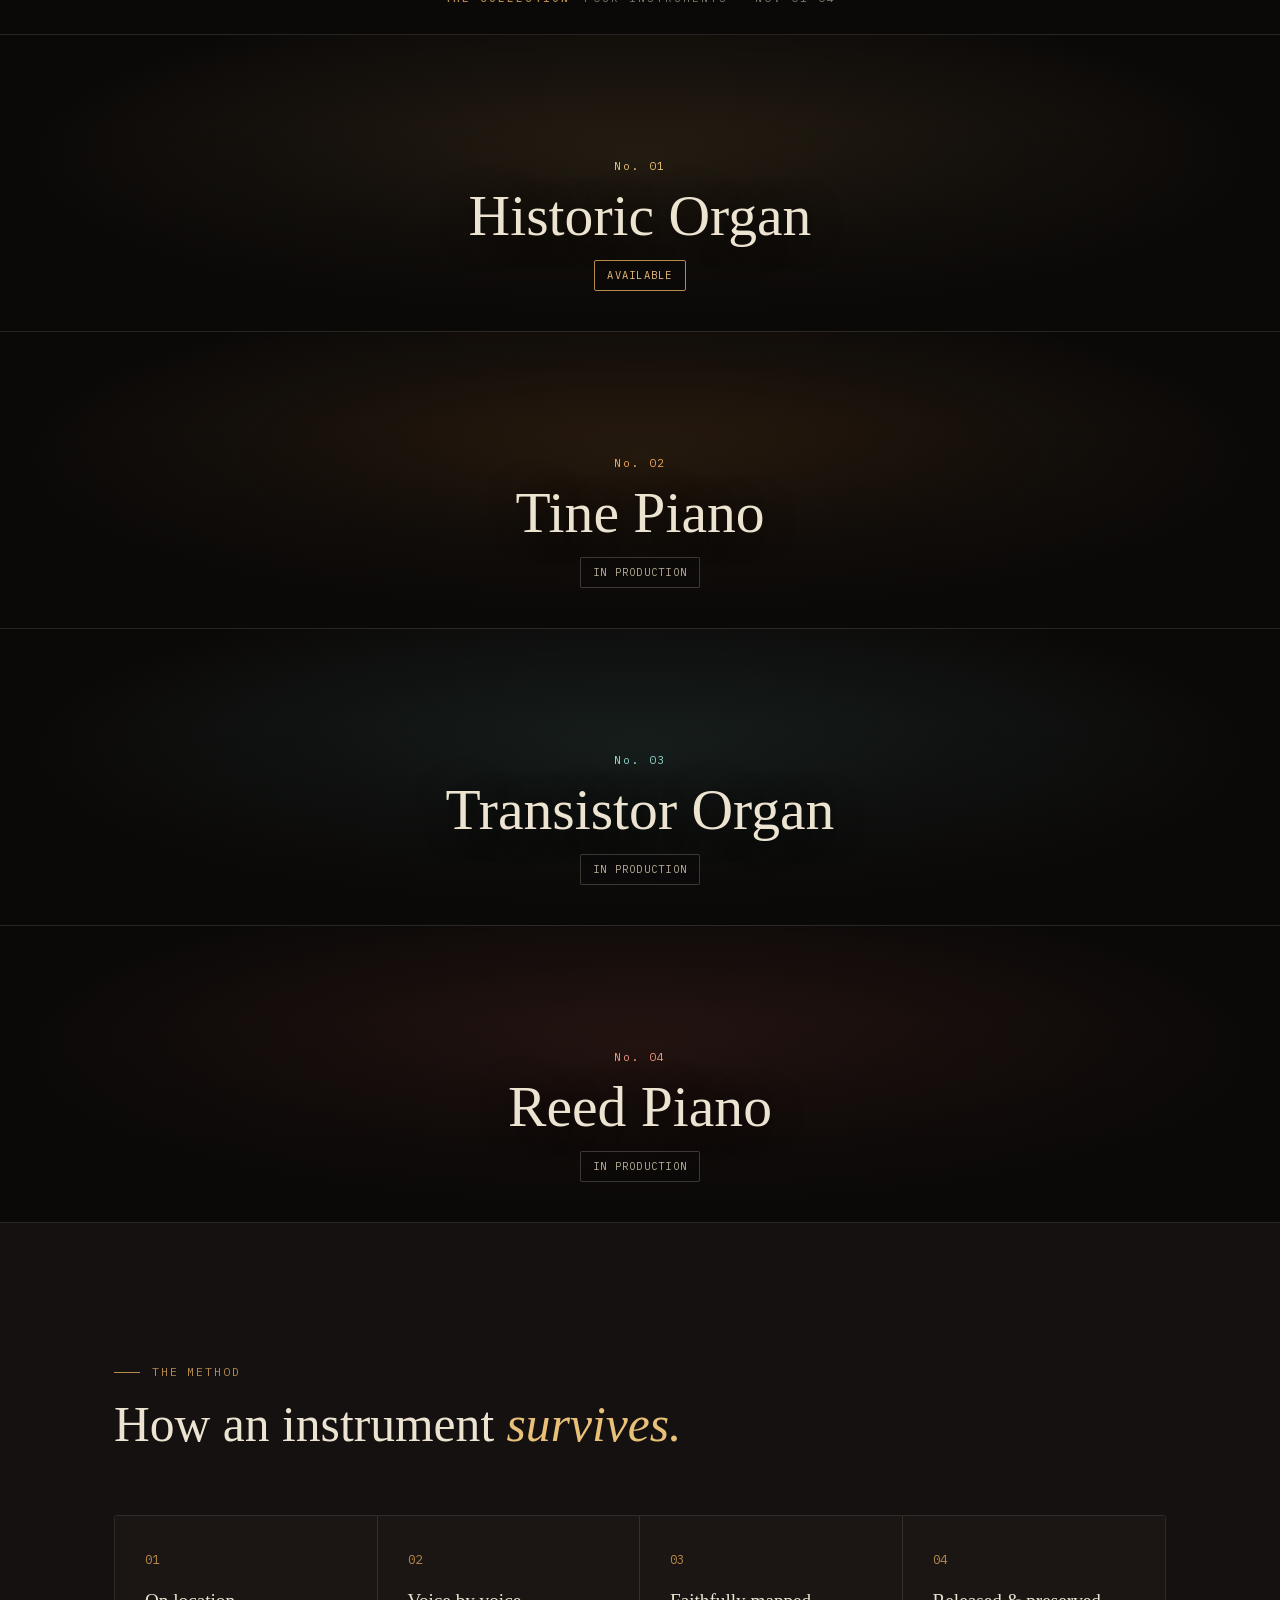
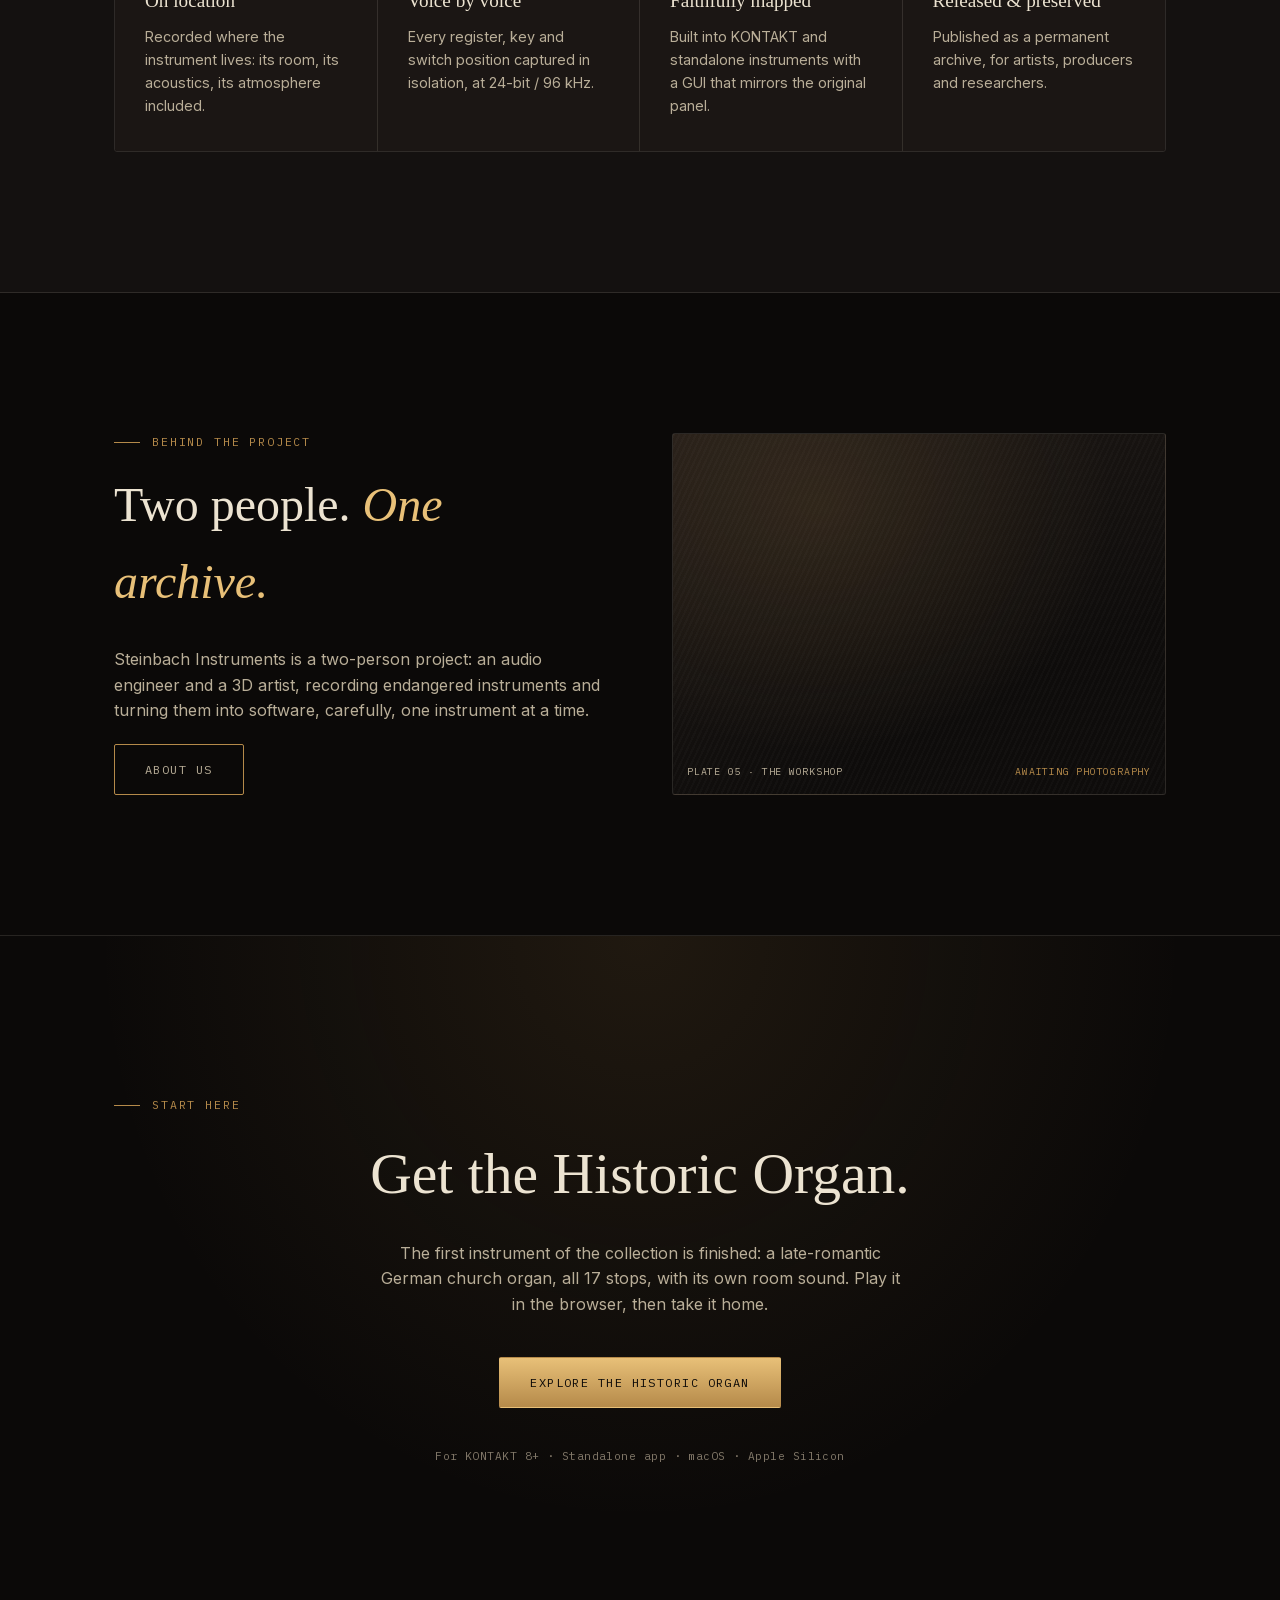
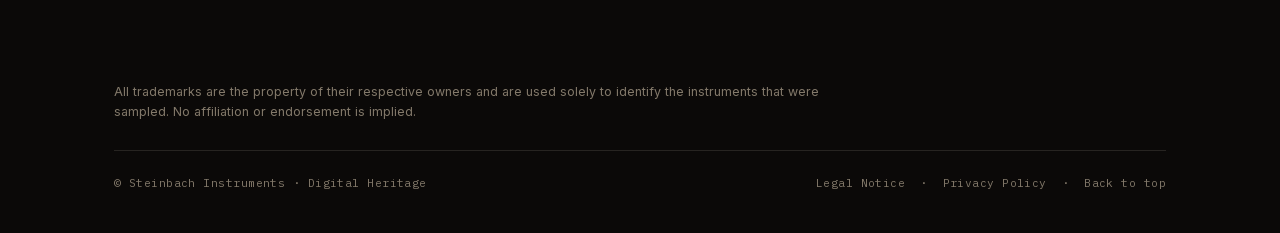
==== commit 05c5c1eb: "Self-host webfonts and update pages Add self-hosted webfonts (Fraunces, Inter, IBM Plex Mono) and th" ====
--- a/index.html
+++ b/index.html
@@ -1,544 +1,545 @@
-<!DOCTYPE html>
-<html lang="en">
-<head>
-<meta charset="UTF-8" />
-<meta name="viewport" content="width=device-width, initial-scale=1.0" />
-<title>Steinbach Instruments · Digital Heritage</title>
-<link rel="preconnect" href="https://fonts.googleapis.com" />
-<link rel="preconnect" href="https://fonts.gstatic.com" crossorigin />
-<link href="https://fonts.googleapis.com/css2?family=Fraunces:opsz,wght@9..144,300..700&family=Inter:wght@400;500;600&family=IBM+Plex+Mono:wght@400;500&display=swap" rel="stylesheet" />
-<link rel="stylesheet" href="assets/css/styles.css" />
-<style>
-  :root{
-    --void:#0b0908;
-    --void-2:#141110;
-    --void-3:#1b1614;
-    --parchment:#ece3d1;
-    --parchment-dim:#b9ae98;
-    --parchment-faint:#83796a;
-    --brass:#b58a4a;
-    --brass-bright:#e8c078;
-    --line: rgba(236,227,209,0.12);
-    --line-strong: rgba(236,227,209,0.22);
-    --font-display: 'Fraunces', serif;
-    --font-body: 'Inter', sans-serif;
-    --font-mono: 'IBM Plex Mono', monospace;
-  }
-
-  
-
-
-  /* ---------- HERO ---------- */
-  .hero{
-    position:relative;
-    min-height:100svh;
-    display:flex;
-    align-items:center;
-    overflow:hidden;
-    border-bottom:1px solid var(--line);
-  }
-  .hero-img{
-    position:absolute; top:0; bottom:0; left:50%;
-    width:calc(100svh * 1.361); /* image aspect ratio 2722x2000 */
-    max-width:100%;
-    transform:translateX(-50%);
-    background:url("assets/images/organ.jpg") center top / cover no-repeat;
-    filter:brightness(0.55);
-    -webkit-mask-image:linear-gradient(90deg, transparent 0%, #000 12%, #000 88%, transparent 100%);
-    mask-image:linear-gradient(90deg, transparent 0%, #000 12%, #000 88%, transparent 100%);
-  }
-  .hero-bg{
-    position:absolute; inset:0;
-    background:
-      linear-gradient(180deg, rgba(11,9,8,0.45) 0%, rgba(11,9,8,0.2) 42%, rgba(11,9,8,0.55) 72%, var(--void) 100%),
-      radial-gradient(ellipse at 50% 30%, rgba(181,138,74,0.10), transparent 55%);
-  }
-  .hero-bg::after{
-    content:"";
-    position:absolute; inset:0;
-    background:repeating-linear-gradient(90deg, transparent 0 46px, rgba(236,227,209,0.025) 46px 47px);
-    opacity:0.6;
-  }
-  .hero-beam{
-    position:absolute; top:-12%; left:-8%; width:160%; height:170%;
-    transform-origin:0% 0%;
-    background:conic-gradient(from 0deg at 0% 0%,
-      transparent 98deg,
-      rgba(232,192,120,0.025) 116deg,
-      rgba(232,192,120,0.06) 135deg,
-      rgba(232,192,120,0.025) 154deg,
-      transparent 172deg);
-    mix-blend-mode:screen;
-    -webkit-mask-image:linear-gradient(180deg, #000 0%, #000 28%, transparent 57%);
-    mask-image:linear-gradient(180deg, #000 0%, #000 28%, transparent 57%);
-    animation:spotlight 14s ease-in-out infinite alternate;
-  }
-  @keyframes spotlight{
-    from{ transform:rotate(-7deg); }
-    to{ transform:rotate(7deg); }
-  }
-
-  .hero-content{
-    position:relative; z-index:2;
-    width:100%;
-    max-width:1180px;
-    margin:0 auto;
-    padding:140px clamp(20px,5vw,64px) 100px;
-    text-align:center;
-  }
-  .hero h1{
-    font-family:var(--font-display);
-    font-optical-sizing:auto;
-    font-weight:340;
-    font-size:clamp(3.2rem, 10vw, 8.5rem);
-    line-height:0.95;
-    letter-spacing:-0.01em;
-    margin:0 0 34px;
-    color:var(--parchment);
-    text-shadow:0 2px 30px rgba(11,9,8,0.65), 0 0 90px rgba(11,9,8,0.55);
-  }
-  .hero h1 em{
-    font-style:italic;
-    font-weight:300;
-    color:var(--brass-bright);
-    display:block;
-  }
-  .hero-sub{
-    font-family:var(--font-mono);
-    font-size:0.82rem;
-    letter-spacing:0.08em;
-    color:var(--parchment-dim);
-    margin:0 0 44px;
-    text-shadow:0 1px 14px rgba(11,9,8,0.9), 0 0 30px rgba(11,9,8,0.8);
-  }
-  .hero-actions{ display:flex; flex-wrap:wrap; gap:16px; justify-content:center; }
-
-  .btn{
-    font-family:var(--font-mono);
-    font-size:0.75rem;
-    letter-spacing:0.12em;
-    text-transform:uppercase;
-    text-decoration:none;
-    padding:15px 30px;
-    border-radius:2px;
-    border:1px solid var(--brass);
-    transition:all 0.25s ease;
-    cursor:pointer;
-    background:none;
-    display:inline-block;
-  }
-  .btn-fill{
-    background:linear-gradient(180deg, var(--brass-bright), var(--brass));
-    color:var(--void);
-    border-color:transparent;
-  }
-  .btn-fill:hover{ filter:brightness(1.12); transform:translateY(-1px); }
-  .btn-ghost{ color:var(--parchment-dim); }
-  .btn-ghost:hover{ border-color:var(--brass-bright); color:var(--brass-bright); }
-
-  /* ---------- SECTION GENERIC ---------- */
-  .section{ padding:140px 0; border-bottom:1px solid var(--line); }
-  .section-head{ max-width:640px; margin-bottom:64px; }
-  .section-head h2{
-    font-family:var(--font-display);
-    font-weight:340;
-    font-size:clamp(2rem, 4.2vw, 3.1rem);
-    line-height:1.08;
-    margin:16px 0 0;
-    color:var(--parchment);
-  }
-  .section-head h2 i{ color:var(--brass-bright); font-style:italic; font-weight:300; }
-
-  /* ---------- MANIFESTO ---------- */
-  .manifesto{ background:var(--void-2); }
-  .manifesto-inner{
-    max-width:820px;
-    margin:0 auto;
-    border-left:2px solid var(--brass);
-    padding-left:clamp(24px, 4vw, 44px);
-  }
-  .manifesto-text{
-    font-family:var(--font-display);
-    font-weight:340;
-    font-size:clamp(1.4rem, 2.6vw, 2rem);
-    line-height:1.45;
-    color:var(--parchment-dim);
-  }
-  .manifesto-text strong{ color:var(--parchment); font-weight:400; }
-  .manifesto-text em{ color:var(--brass-bright); font-style:italic; font-weight:300; }
-  .manifesto-fine{
-    margin-top:40px;
-    font-family:var(--font-mono);
-    font-size:0.72rem; letter-spacing:0.14em; text-transform:uppercase;
-    color:var(--parchment-faint);
-  }
-
-  /* ---------- COLLECTION (stacked full-width exhibits) ---------- */
-  .collection-section{ padding:0; }
-  .collection-label{
-    display:flex; justify-content:center; align-items:baseline; gap:14px; flex-wrap:wrap;
-    padding:26px 20px;
-    font-family:var(--font-mono);
-    font-size:0.7rem;
-    letter-spacing:0.18em;
-    text-transform:uppercase;
-    text-align:center;
-    color:var(--parchment-faint);
-  }
-  .collection-label b{ color:var(--brass); font-weight:500; }
-  .collection-exhibits{
-    border-top:1px solid var(--line);
-    display:flex;
-    flex-direction:column;
-    height:132svh;
-  }
-  .collection-exhibit{
-    position:relative;
-    display:flex;
-    align-items:flex-end;
-    justify-content:center;
-    flex:1 1 0;
-    min-height:0;
-    overflow:hidden;
-    text-decoration:none;
-    border-bottom:1px solid var(--line);
-    background:
-      radial-gradient(ellipse at 50% 42%, var(--accent-glow, rgba(181,138,74,0.14)), transparent 68%),
-      var(--void);
-    transition:flex-grow 0.45s cubic-bezier(0.4, 0, 0.2, 1);
-  }
-  /* .reveal would otherwise override the transition list on these links */
-  a.collection-exhibit{
-    transition:flex-grow 0.45s cubic-bezier(0.4, 0, 0.2, 1), opacity 0.8s ease, transform 0.8s ease;
-  }
-  .collection-exhibit:hover{ flex-grow:1.3; }
-  .collection-exhibit:last-child{ border-bottom:none; }
-  .exhibit-img{
-    position:absolute; inset:0;
-    background-position:center 43%;
-    background-size:cover;
-    background-repeat:no-repeat;
-    -webkit-mask-image:linear-gradient(90deg, transparent 0%, #000 12%, #000 88%, transparent 100%);
-    mask-image:linear-gradient(90deg, transparent 0%, #000 12%, #000 88%, transparent 100%);
-    filter:brightness(0.5);
-    transition:filter 0.7s ease;
-  }
-  .collection-exhibit:hover .exhibit-img{ filter:brightness(0.72); }
-  .exhibit-scrim{
-    position:absolute; left:0; right:0; bottom:0; height:70%;
-    background:linear-gradient(180deg, transparent, rgba(11,9,8,0.85));
-    pointer-events:none;
-  }
-  .exhibit-info{
-    position:relative; z-index:2;
-    text-align:center;
-    padding:56px 24px 40px;
-  }
-  .exhibit-num{
-    display:block;
-    font-family:var(--font-mono);
-    font-size:0.7rem;
-    letter-spacing:0.14em;
-    color:var(--accent-bright, var(--brass-bright));
-    margin-bottom:12px;
-  }
-  .exhibit-info h3{
-    font-family:var(--font-display);
-    font-weight:340;
-    font-size:clamp(2.2rem, 4.5vw, 3.8rem);
-    line-height:0.98;
-    margin:0 0 16px;
-    color:var(--parchment);
-    text-shadow:0 2px 30px rgba(11,9,8,0.6);
-    transition:color 0.3s ease;
-  }
-  .collection-exhibit:hover .exhibit-info h3{ color:var(--accent-bright, var(--brass-bright)); }
-  .collection-tag{
-    display:inline-block;
-    font-family:var(--font-mono);
-    font-size:0.65rem;
-    letter-spacing:0.12em;
-    text-transform:uppercase;
-    padding:6px 12px;
-    border:1px solid var(--line-strong);
-    border-radius:2px;
-    color:var(--parchment-dim);
-    background:rgba(11,9,8,0.5);
-  }
-  .collection-tag.available{
-    border-color:var(--accent, var(--brass));
-    color:var(--accent-bright, var(--brass-bright));
-  }
-  @media (max-width:720px){
-    .collection-exhibits{ height:auto; }
-    .collection-exhibit{ flex:none; min-height:220px; }
-    .exhibit-info{ padding:40px 20px 32px; }
-  }
-
-  /* ---------- METHOD ---------- */
-  .method{ background:var(--void-2); }
-  .method-grid{
-    display:grid;
-    grid-template-columns:repeat(auto-fit, minmax(220px, 1fr));
-    gap:0;
-    border:1px solid var(--line);
-    border-radius:3px;
-    overflow:hidden;
-  }
-  .method-step{
-    padding:34px 30px;
-    border-right:1px solid var(--line);
-    background:var(--void-3);
-  }
-  .method-step:last-child{ border-right:none; }
-  @media (max-width:980px){
-    .method-step{ border-right:none; border-bottom:1px solid var(--line); }
-    .method-step:last-child{ border-bottom:none; }
-  }
-  .method-step .num{
-    font-family:var(--font-mono); font-size:0.78rem; color:var(--brass);
-    display:block; margin-bottom:16px;
-  }
-  .method-step h3{
-    font-family:var(--font-display); font-weight:400; font-size:1.2rem;
-    margin:0 0 8px; color:var(--parchment);
-  }
-  .method-step p{
-    margin:0; font-size:0.9rem; color:var(--parchment-dim);
-  }
-
-  /* ---------- ABOUT TEASER ---------- */
-  .about-grid{
-    display:grid; grid-template-columns:1fr 1fr; gap:64px; align-items:stretch;
-  }
-  .about-text p{ color:var(--parchment-dim); max-width:520px; }
-  .about-text .btn{ margin-top:20px; }
-  .plate{
-    position:relative;
-    border-radius:3px;
-    overflow:hidden;
-    background:
-      radial-gradient(ellipse at 30% 20%, rgba(181,138,74,0.14), transparent 60%),
-      linear-gradient(155deg, #211b17, #0e0c0b 70%);
-    border:1px solid var(--line);
-    min-height:320px;
-  }
-  .plate::before{
-    content:"";
-    position:absolute; inset:0;
-    background:repeating-linear-gradient(115deg, rgba(255,255,255,0.02) 0 2px, transparent 2px 5px);
-  }
-  .plate-label{
-    position:absolute; left:14px; bottom:14px; right:14px;
-    z-index:2;
-    display:flex; justify-content:space-between; gap:12px;
-    font-family:var(--font-mono); font-size:0.62rem; letter-spacing:0.08em;
-    color:var(--parchment-dim); text-transform:uppercase;
-  }
-  .plate-label span:last-child{ color:var(--brass); text-align:right; }
-  @media (max-width:860px){ .about-grid{ grid-template-columns:1fr; gap:32px; } }
-
-  /* ---------- CTA ---------- */
-  .cta{
-    text-align:center; padding:160px 0;
-    background:
-      radial-gradient(ellipse at 50% 0%, rgba(181,138,74,0.12), transparent 60%),
-      var(--void);
-  }
-  .cta h2{
-    font-family:var(--font-display); font-weight:340;
-    font-size:clamp(2.2rem, 5vw, 3.6rem); margin:14px 0 20px;
-  }
-  .cta p{ color:var(--parchment-dim); max-width:520px; margin:0 auto 40px; }
-  .cta-fine{ margin-top:40px; font-family:var(--font-mono); font-size:0.7rem; color:var(--parchment-faint); letter-spacing:0.04em; }
-
-  /* ---------- FOOTER ---------- */
-
-  @media (max-width:720px){
-    .section{ padding:88px 0; }
-    .collection-section{ padding:0; }
-    .cta{ padding:100px 0; }
-  }
-</style>
-</head>
-<body>
-
-<div class="grain"></div>
-
-<header class="nav" id="nav">
-  <a href="index.html" class="nav-mark">STEINBACH <span>INSTRUMENTS</span></a>
-  <button class="nav-toggle" id="nav-toggle" type="button" aria-expanded="false" aria-label="Menu">
-    <span></span><span></span><span></span>
-  </button>
-  <ul class="nav-links">
-    <li><a href="index.html" class="active">Home</a></li>
-    <li class="nav-item-drop">
-      <a href="instruments.html">Instruments<span class="caret">▾</span></a>
-      <ul class="nav-drop-menu">
-        <li><a href="historic-organ.html">Historic Organ</a></li>
-        <li><a href="tine-piano.html">Tine Piano</a></li>
-        <li><a href="transistor-organ.html">Transistor Organ</a></li>
-        <li><a href="reed-piano.html">Reed Piano</a></li>
-      </ul>
-    </li>
-    <li><a href="about.html">About</a></li>
-    <li><a href="contact.html">Contact</a></li>
-  </ul>
-</header>
-
-<main id="top">
-
-  <section class="hero">
-    <div class="hero-img"></div>
-    <div class="hero-bg"></div>
-    <div class="hero-beam"></div>
-    <div class="hero-content">
-      <h1>Instruments,<em>remembered.</em></h1>
-      <p class="hero-sub">Steinbach Instruments · Digital Heritage · Sample instruments</p>
-      <div class="hero-actions">
-        <a href="#collection" class="btn btn-fill">Explore the collection</a>
-      </div>
-    </div>
-  </section>
-
-  <section class="section manifesto">
-    <div class="wrap">
-      <div class="manifesto-inner">
-        <div class="eyebrow reveal">Why We Do This</div>
-        <p class="manifesto-text reveal" style="margin-top:28px;">
-          Instruments die quietly. Reeds snap, pipes fall silent, transistors drift,
-          and the people who could repair them are becoming as rare as the instruments themselves.
-          <strong>We record them before that happens:</strong> on location, register by register,
-          key by key. Then we build them into playable instruments,
-          <em>so their voices outlive the hardware.</em>
-        </p>
-        <p class="manifesto-fine reveal">Recorded on location &middot; KONTAKT &amp; standalone &middot; Instruments worth keeping</p>
-      </div>
-    </div>
-  </section>
-
-  <section class="section collection-section" id="collection">
-    <div class="collection-label">
-      <b>The Collection</b><span>Four instruments &middot; No. 01&ndash;04</span>
-    </div>
-
-    <div class="collection-exhibits">
-
-      <a class="collection-exhibit reveal" href="historic-organ.html"
-         style="--accent:#b58a4a; --accent-bright:#e8c078; --accent-glow:rgba(181,138,74,0.16);">
-        <div class="exhibit-img" style="background-image:url('assets/images/organ.jpg')" role="img" aria-label="The Röver organ, lit in the dark"></div>
-        <div class="exhibit-scrim"></div>
-        <div class="exhibit-info">
-          <span class="exhibit-num">No. 01</span>
-          <h3>Historic Organ</h3>
-          <span class="collection-tag available">Available</span>
-        </div>
-      </a>
-
-      <a class="collection-exhibit reveal" href="tine-piano.html"
-         style="--accent:#c1782f; --accent-bright:#f2a860; --accent-glow:rgba(193,120,47,0.16);">
-        <div class="exhibit-scrim"></div>
-        <div class="exhibit-info">
-          <span class="exhibit-num">No. 02</span>
-          <h3>Tine Piano</h3>
-          <span class="collection-tag">In production</span>
-        </div>
-      </a>
-
-      <a class="collection-exhibit reveal" href="transistor-organ.html"
-         style="--accent:#5fa8a0; --accent-bright:#93d9d0; --accent-glow:rgba(95,168,160,0.14);">
-        <div class="exhibit-img" style="background-image:url('assets/images/philicorda-render.jpg')" role="img" aria-label="The transistor organ, lit in the dark"></div>
-        <div class="exhibit-scrim"></div>
-        <div class="exhibit-info">
-          <span class="exhibit-num">No. 03</span>
-          <h3>Transistor Organ</h3>
-          <span class="collection-tag">In production</span>
-        </div>
-      </a>
-
-      <a class="collection-exhibit reveal" href="reed-piano.html"
-         style="--accent:#c65947; --accent-bright:#f09a86; --accent-glow:rgba(198,89,71,0.14);">
-        <div class="exhibit-scrim"></div>
-        <div class="exhibit-info">
-          <span class="exhibit-num">No. 04</span>
-          <h3>Reed Piano</h3>
-          <span class="collection-tag">In production</span>
-        </div>
-      </a>
-
-    </div>
-  </section>
-
-  <section class="section method">
-    <div class="wrap">
-      <div class="section-head reveal">
-        <div class="eyebrow">The Method</div>
-        <h2>How an instrument <i>survives.</i></h2>
-      </div>
-      <div class="method-grid reveal">
-        <div class="method-step">
-          <span class="num">01</span>
-          <h3>On location</h3>
-          <p>Recorded where the instrument lives: its room, its acoustics, its atmosphere included.</p>
-        </div>
-        <div class="method-step">
-          <span class="num">02</span>
-          <h3>Voice by voice</h3>
-          <p>Every register, key and switch position captured in isolation, at 24-bit / 96 kHz.</p>
-        </div>
-        <div class="method-step">
-          <span class="num">03</span>
-          <h3>Faithfully mapped</h3>
-          <p>Built into KONTAKT and standalone instruments with a GUI that mirrors the original panel.</p>
-        </div>
-        <div class="method-step">
-          <span class="num">04</span>
-          <h3>Released &amp; preserved</h3>
-          <p>Published as a permanent archive, for artists, producers and researchers.</p>
-        </div>
-      </div>
-    </div>
-  </section>
-
-  <section class="section">
-    <div class="wrap">
-      <div class="about-grid">
-        <div class="about-text reveal">
-          <div class="eyebrow">Behind The Project</div>
-          <h2 style="font-family:var(--font-display); font-weight:340; font-size:clamp(2rem,4vw,3rem); margin:16px 0 26px;">Two people. <i style="color:var(--brass-bright); font-style:italic; font-weight:300;">One archive.</i></h2>
-          <p>Steinbach Instruments is a two-person project: an audio engineer and a 3D artist, recording endangered instruments and turning them into software, carefully, one instrument at a time.</p>
-          <a href="about.html" class="btn btn-ghost">About us</a>
-        </div>
-        <div class="plate reveal">
-          <div class="plate-label"><span>Plate 05 &middot; The workshop</span><span>Awaiting photography</span></div>
-        </div>
-      </div>
-    </div>
-  </section>
-
-  <section class="cta">
-    <div class="wrap">
-      <div class="eyebrow reveal">Start Here</div>
-      <h2 class="reveal">Get the Historic Organ.</h2>
-      <p class="reveal">The first instrument of the collection is finished: a late-romantic German church organ, all 17 stops, with its own room sound. Play it in the browser, then take it home.</p>
-      <a href="historic-organ.html" class="btn btn-fill reveal">Explore the Historic Organ</a>
-      <div class="cta-fine reveal">For KONTAKT 8+ &middot; Standalone app &middot; macOS &middot; Apple Silicon</div>
-    </div>
-  </section>
-
-</main>
-
-<footer class="footer">
-  <div class="wrap">
-    <p class="footer-disclaimer">All trademarks are the property of their respective owners and are used solely to identify the instruments that were sampled. No affiliation or endorsement is implied.</p>
-    <div class="footer-bottom">
-      <span>&copy; Steinbach Instruments &middot; Digital Heritage</span>
-      <span><a href="impressum.html">Legal Notice</a> &nbsp;&middot;&nbsp; <a href="datenschutz.html">Privacy Policy</a> &nbsp;&middot;&nbsp; <a href="#top">Back to top</a></span>
-    </div>
-  </div>
-</footer>
-
-<script src="assets/js/main.js"></script>
-
-</body>
-</html>
+<!DOCTYPE html>
+<html lang="en">
+<head>
+<meta charset="UTF-8" />
+<meta name="viewport" content="width=device-width, initial-scale=1.0" />
+<title>Steinbach Instruments · Digital Heritage</title>
+<link rel="stylesheet" href="assets/css/fonts.css" />
+<link rel="icon" href="assets/icons/favicon.svg" type="image/svg+xml" />
+<link rel="icon" href="assets/icons/favicon-32.png" sizes="32x32" type="image/png" />
+<link rel="apple-touch-icon" href="assets/icons/apple-touch-icon.png" />
+<link rel="stylesheet" href="assets/css/styles.css" />
+<style>
+  :root{
+    --void:#0b0908;
+    --void-2:#141110;
+    --void-3:#1b1614;
+    --parchment:#ece3d1;
+    --parchment-dim:#b9ae98;
+    --parchment-faint:#83796a;
+    --brass:#b58a4a;
+    --brass-bright:#e8c078;
+    --line: rgba(236,227,209,0.12);
+    --line-strong: rgba(236,227,209,0.22);
+    --font-display: 'Fraunces', serif;
+    --font-body: 'Inter', sans-serif;
+    --font-mono: 'IBM Plex Mono', monospace;
+  }
+
+  
+
+
+  /* ---------- HERO ---------- */
+  .hero{
+    position:relative;
+    min-height:100svh;
+    display:flex;
+    align-items:center;
+    overflow:hidden;
+    border-bottom:1px solid var(--line);
+  }
+  .hero-img{
+    position:absolute; top:0; bottom:0; left:50%;
+    width:calc(100svh * 1.361); /* image aspect ratio 2722x2000 */
+    max-width:100%;
+    transform:translateX(-50%);
+    background:url("assets/images/organ.jpg") center top / cover no-repeat;
+    filter:brightness(0.55);
+    -webkit-mask-image:linear-gradient(90deg, transparent 0%, #000 12%, #000 88%, transparent 100%);
+    mask-image:linear-gradient(90deg, transparent 0%, #000 12%, #000 88%, transparent 100%);
+  }
+  .hero-bg{
+    position:absolute; inset:0;
+    background:
+      linear-gradient(180deg, rgba(11,9,8,0.45) 0%, rgba(11,9,8,0.2) 42%, rgba(11,9,8,0.55) 72%, var(--void) 100%),
+      radial-gradient(ellipse at 50% 30%, rgba(181,138,74,0.10), transparent 55%);
+  }
+  .hero-bg::after{
+    content:"";
+    position:absolute; inset:0;
+    background:repeating-linear-gradient(90deg, transparent 0 46px, rgba(236,227,209,0.025) 46px 47px);
+    opacity:0.6;
+  }
+  .hero-beam{
+    position:absolute; top:-12%; left:-8%; width:160%; height:170%;
+    transform-origin:0% 0%;
+    background:conic-gradient(from 0deg at 0% 0%,
+      transparent 98deg,
+      rgba(232,192,120,0.025) 116deg,
+      rgba(232,192,120,0.06) 135deg,
+      rgba(232,192,120,0.025) 154deg,
+      transparent 172deg);
+    mix-blend-mode:screen;
+    -webkit-mask-image:linear-gradient(180deg, #000 0%, #000 28%, transparent 57%);
+    mask-image:linear-gradient(180deg, #000 0%, #000 28%, transparent 57%);
+    animation:spotlight 14s ease-in-out infinite alternate;
+  }
+  @keyframes spotlight{
+    from{ transform:rotate(-7deg); }
+    to{ transform:rotate(7deg); }
+  }
+
+  .hero-content{
+    position:relative; z-index:2;
+    width:100%;
+    max-width:1180px;
+    margin:0 auto;
+    padding:140px clamp(20px,5vw,64px) 100px;
+    text-align:center;
+  }
+  .hero h1{
+    font-family:var(--font-display);
+    font-optical-sizing:auto;
+    font-weight:340;
+    font-size:clamp(3.2rem, 10vw, 8.5rem);
+    line-height:0.95;
+    letter-spacing:-0.01em;
+    margin:0 0 34px;
+    color:var(--parchment);
+    text-shadow:0 2px 30px rgba(11,9,8,0.65), 0 0 90px rgba(11,9,8,0.55);
+  }
+  .hero h1 em{
+    font-style:italic;
+    font-weight:300;
+    color:var(--brass-bright);
+    display:block;
+  }
+  .hero-sub{
+    font-family:var(--font-mono);
+    font-size:0.82rem;
+    letter-spacing:0.08em;
+    color:var(--parchment-dim);
+    margin:0 0 44px;
+    text-shadow:0 1px 14px rgba(11,9,8,0.9), 0 0 30px rgba(11,9,8,0.8);
+  }
+  .hero-actions{ display:flex; flex-wrap:wrap; gap:16px; justify-content:center; }
+
+  .btn{
+    font-family:var(--font-mono);
+    font-size:0.75rem;
+    letter-spacing:0.12em;
+    text-transform:uppercase;
+    text-decoration:none;
+    padding:15px 30px;
+    border-radius:2px;
+    border:1px solid var(--brass);
+    transition:all 0.25s ease;
+    cursor:pointer;
+    background:none;
+    display:inline-block;
+  }
+  .btn-fill{
+    background:linear-gradient(180deg, var(--brass-bright), var(--brass));
+    color:var(--void);
+    border-color:transparent;
+  }
+  .btn-fill:hover{ filter:brightness(1.12); transform:translateY(-1px); }
+  .btn-ghost{ color:var(--parchment-dim); }
+  .btn-ghost:hover{ border-color:var(--brass-bright); color:var(--brass-bright); }
+
+  /* ---------- SECTION GENERIC ---------- */
+  .section{ padding:140px 0; border-bottom:1px solid var(--line); }
+  .section-head{ max-width:640px; margin-bottom:64px; }
+  .section-head h2{
+    font-family:var(--font-display);
+    font-weight:340;
+    font-size:clamp(2rem, 4.2vw, 3.1rem);
+    line-height:1.08;
+    margin:16px 0 0;
+    color:var(--parchment);
+  }
+  .section-head h2 i{ color:var(--brass-bright); font-style:italic; font-weight:300; }
+
+  /* ---------- MANIFESTO ---------- */
+  .manifesto{ background:var(--void-2); }
+  .manifesto-inner{
+    max-width:820px;
+    margin:0 auto;
+    border-left:2px solid var(--brass);
+    padding-left:clamp(24px, 4vw, 44px);
+  }
+  .manifesto-text{
+    font-family:var(--font-display);
+    font-weight:340;
+    font-size:clamp(1.4rem, 2.6vw, 2rem);
+    line-height:1.45;
+    color:var(--parchment-dim);
+  }
+  .manifesto-text strong{ color:var(--parchment); font-weight:400; }
+  .manifesto-text em{ color:var(--brass-bright); font-style:italic; font-weight:300; }
+  .manifesto-fine{
+    margin-top:40px;
+    font-family:var(--font-mono);
+    font-size:0.72rem; letter-spacing:0.14em; text-transform:uppercase;
+    color:var(--parchment-faint);
+  }
+
+  /* ---------- COLLECTION (stacked full-width exhibits) ---------- */
+  .collection-section{ padding:0; }
+  .collection-label{
+    display:flex; justify-content:center; align-items:baseline; gap:14px; flex-wrap:wrap;
+    padding:26px 20px;
+    font-family:var(--font-mono);
+    font-size:0.7rem;
+    letter-spacing:0.18em;
+    text-transform:uppercase;
+    text-align:center;
+    color:var(--parchment-faint);
+  }
+  .collection-label b{ color:var(--brass); font-weight:500; }
+  .collection-exhibits{
+    border-top:1px solid var(--line);
+    display:flex;
+    flex-direction:column;
+    height:132svh;
+  }
+  .collection-exhibit{
+    position:relative;
+    display:flex;
+    align-items:flex-end;
+    justify-content:center;
+    flex:1 1 0;
+    min-height:0;
+    overflow:hidden;
+    text-decoration:none;
+    border-bottom:1px solid var(--line);
+    background:
+      radial-gradient(ellipse at 50% 42%, var(--accent-glow, rgba(181,138,74,0.14)), transparent 68%),
+      var(--void);
+    transition:flex-grow 0.45s cubic-bezier(0.4, 0, 0.2, 1);
+  }
+  /* .reveal would otherwise override the transition list on these links */
+  a.collection-exhibit{
+    transition:flex-grow 0.45s cubic-bezier(0.4, 0, 0.2, 1), opacity 0.8s ease, transform 0.8s ease;
+  }
+  .collection-exhibit:hover{ flex-grow:1.3; }
+  .collection-exhibit:last-child{ border-bottom:none; }
+  .exhibit-img{
+    position:absolute; inset:0;
+    background-position:center 43%;
+    background-size:cover;
+    background-repeat:no-repeat;
+    -webkit-mask-image:linear-gradient(90deg, transparent 0%, #000 12%, #000 88%, transparent 100%);
+    mask-image:linear-gradient(90deg, transparent 0%, #000 12%, #000 88%, transparent 100%);
+    filter:brightness(0.5);
+    transition:filter 0.7s ease;
+  }
+  .collection-exhibit:hover .exhibit-img{ filter:brightness(0.72); }
+  .exhibit-scrim{
+    position:absolute; left:0; right:0; bottom:0; height:70%;
+    background:linear-gradient(180deg, transparent, rgba(11,9,8,0.85));
+    pointer-events:none;
+  }
+  .exhibit-info{
+    position:relative; z-index:2;
+    text-align:center;
+    padding:56px 24px 40px;
+  }
+  .exhibit-num{
+    display:block;
+    font-family:var(--font-mono);
+    font-size:0.7rem;
+    letter-spacing:0.14em;
+    color:var(--accent-bright, var(--brass-bright));
+    margin-bottom:12px;
+  }
+  .exhibit-info h3{
+    font-family:var(--font-display);
+    font-weight:340;
+    font-size:clamp(2.2rem, 4.5vw, 3.8rem);
+    line-height:0.98;
+    margin:0 0 16px;
+    color:var(--parchment);
+    text-shadow:0 2px 30px rgba(11,9,8,0.6);
+    transition:color 0.3s ease;
+  }
+  .collection-exhibit:hover .exhibit-info h3{ color:var(--accent-bright, var(--brass-bright)); }
+  .collection-tag{
+    display:inline-block;
+    font-family:var(--font-mono);
+    font-size:0.65rem;
+    letter-spacing:0.12em;
+    text-transform:uppercase;
+    padding:6px 12px;
+    border:1px solid var(--line-strong);
+    border-radius:2px;
+    color:var(--parchment-dim);
+    background:rgba(11,9,8,0.5);
+  }
+  .collection-tag.available{
+    border-color:var(--accent, var(--brass));
+    color:var(--accent-bright, var(--brass-bright));
+  }
+  @media (max-width:720px){
+    .collection-exhibits{ height:auto; }
+    .collection-exhibit{ flex:none; min-height:220px; }
+    .exhibit-info{ padding:40px 20px 32px; }
+  }
+
+  /* ---------- METHOD ---------- */
+  .method{ background:var(--void-2); }
+  .method-grid{
+    display:grid;
+    grid-template-columns:repeat(auto-fit, minmax(220px, 1fr));
+    gap:0;
+    border:1px solid var(--line);
+    border-radius:3px;
+    overflow:hidden;
+  }
+  .method-step{
+    padding:34px 30px;
+    border-right:1px solid var(--line);
+    background:var(--void-3);
+  }
+  .method-step:last-child{ border-right:none; }
+  @media (max-width:980px){
+    .method-step{ border-right:none; border-bottom:1px solid var(--line); }
+    .method-step:last-child{ border-bottom:none; }
+  }
+  .method-step .num{
+    font-family:var(--font-mono); font-size:0.78rem; color:var(--brass);
+    display:block; margin-bottom:16px;
+  }
+  .method-step h3{
+    font-family:var(--font-display); font-weight:400; font-size:1.2rem;
+    margin:0 0 8px; color:var(--parchment);
+  }
+  .method-step p{
+    margin:0; font-size:0.9rem; color:var(--parchment-dim);
+  }
+
+  /* ---------- ABOUT TEASER ---------- */
+  .about-grid{
+    display:grid; grid-template-columns:1fr 1fr; gap:64px; align-items:stretch;
+  }
+  .about-text p{ color:var(--parchment-dim); max-width:520px; }
+  .about-text .btn{ margin-top:20px; }
+  .plate{
+    position:relative;
+    border-radius:3px;
+    overflow:hidden;
+    background:
+      radial-gradient(ellipse at 30% 20%, rgba(181,138,74,0.14), transparent 60%),
+      linear-gradient(155deg, #211b17, #0e0c0b 70%);
+    border:1px solid var(--line);
+    min-height:320px;
+  }
+  .plate::before{
+    content:"";
+    position:absolute; inset:0;
+    background:repeating-linear-gradient(115deg, rgba(255,255,255,0.02) 0 2px, transparent 2px 5px);
+  }
+  .plate-label{
+    position:absolute; left:14px; bottom:14px; right:14px;
+    z-index:2;
+    display:flex; justify-content:space-between; gap:12px;
+    font-family:var(--font-mono); font-size:0.62rem; letter-spacing:0.08em;
+    color:var(--parchment-dim); text-transform:uppercase;
+  }
+  .plate-label span:last-child{ color:var(--brass); text-align:right; }
+  @media (max-width:860px){ .about-grid{ grid-template-columns:1fr; gap:32px; } }
+
+  /* ---------- CTA ---------- */
+  .cta{
+    text-align:center; padding:160px 0;
+    background:
+      radial-gradient(ellipse at 50% 0%, rgba(181,138,74,0.12), transparent 60%),
+      var(--void);
+  }
+  .cta h2{
+    font-family:var(--font-display); font-weight:340;
+    font-size:clamp(2.2rem, 5vw, 3.6rem); margin:14px 0 20px;
+  }
+  .cta p{ color:var(--parchment-dim); max-width:520px; margin:0 auto 40px; }
+  .cta-fine{ margin-top:40px; font-family:var(--font-mono); font-size:0.7rem; color:var(--parchment-faint); letter-spacing:0.04em; }
+
+  /* ---------- FOOTER ---------- */
+
+  @media (max-width:720px){
+    .section{ padding:88px 0; }
+    .collection-section{ padding:0; }
+    .cta{ padding:100px 0; }
+  }
+</style>
+</head>
+<body>
+
+<div class="grain"></div>
+
+<header class="nav" id="nav">
+  <a href="index.html" class="nav-mark">STEINBACH <span>INSTRUMENTS</span></a>
+  <button class="nav-toggle" id="nav-toggle" type="button" aria-expanded="false" aria-label="Menu">
+    <span></span><span></span><span></span>
+  </button>
+  <ul class="nav-links">
+    <li><a href="index.html" class="active">Home</a></li>
+    <li class="nav-item-drop">
+      <a href="instruments.html">Instruments<span class="caret">▾</span></a>
+      <ul class="nav-drop-menu">
+        <li><a href="historic-organ.html">Historic Organ</a></li>
+        <li><a href="tine-piano.html">Tine Piano</a></li>
+        <li><a href="transistor-organ.html">Transistor Organ</a></li>
+        <li><a href="reed-piano.html">Reed Piano</a></li>
+      </ul>
+    </li>
+    <li><a href="about.html">About</a></li>
+    <li><a href="contact.html">Contact</a></li>
+  </ul>
+</header>
+
+<main id="top">
+
+  <section class="hero">
+    <div class="hero-img"></div>
+    <div class="hero-bg"></div>
+    <div class="hero-beam"></div>
+    <div class="hero-content">
+      <h1>Instruments,<em>remembered.</em></h1>
+      <p class="hero-sub">Steinbach Instruments · Digital Heritage · Sample instruments</p>
+      <div class="hero-actions">
+        <a href="#collection" class="btn btn-fill">Explore the collection</a>
+      </div>
+    </div>
+  </section>
+
+  <section class="section manifesto">
+    <div class="wrap">
+      <div class="manifesto-inner">
+        <div class="eyebrow reveal">Why We Do This</div>
+        <p class="manifesto-text reveal" style="margin-top:28px;">
+          Instruments die quietly. Reeds snap, pipes fall silent, transistors drift,
+          and the people who could repair them are becoming as rare as the instruments themselves.
+          <strong>We record them before that happens:</strong> on location, register by register,
+          key by key. Then we build them into playable instruments,
+          <em>so their voices outlive the hardware.</em>
+        </p>
+        <p class="manifesto-fine reveal">Recorded on location &middot; KONTAKT &amp; standalone &middot; Instruments worth keeping</p>
+      </div>
+    </div>
+  </section>
+
+  <section class="section collection-section" id="collection">
+    <div class="collection-label">
+      <b>The Collection</b><span>Four instruments &middot; No. 01&ndash;04</span>
+    </div>
+
+    <div class="collection-exhibits">
+
+      <a class="collection-exhibit reveal" href="historic-organ.html"
+         style="--accent:#b58a4a; --accent-bright:#e8c078; --accent-glow:rgba(181,138,74,0.16);">
+        <div class="exhibit-img" style="background-image:url('assets/images/organ.jpg')" role="img" aria-label="The Röver organ, lit in the dark"></div>
+        <div class="exhibit-scrim"></div>
+        <div class="exhibit-info">
+          <span class="exhibit-num">No. 01</span>
+          <h3>Historic Organ</h3>
+          <span class="collection-tag available">Available</span>
+        </div>
+      </a>
+
+      <a class="collection-exhibit reveal" href="tine-piano.html"
+         style="--accent:#c1782f; --accent-bright:#f2a860; --accent-glow:rgba(193,120,47,0.16);">
+        <div class="exhibit-scrim"></div>
+        <div class="exhibit-info">
+          <span class="exhibit-num">No. 02</span>
+          <h3>Tine Piano</h3>
+          <span class="collection-tag">In production</span>
+        </div>
+      </a>
+
+      <a class="collection-exhibit reveal" href="transistor-organ.html"
+         style="--accent:#5fa8a0; --accent-bright:#93d9d0; --accent-glow:rgba(95,168,160,0.14);">
+        <div class="exhibit-img" style="background-image:url('assets/images/philicorda-render.jpg')" role="img" aria-label="The transistor organ, lit in the dark"></div>
+        <div class="exhibit-scrim"></div>
+        <div class="exhibit-info">
+          <span class="exhibit-num">No. 03</span>
+          <h3>Transistor Organ</h3>
+          <span class="collection-tag">In production</span>
+        </div>
+      </a>
+
+      <a class="collection-exhibit reveal" href="reed-piano.html"
+         style="--accent:#c65947; --accent-bright:#f09a86; --accent-glow:rgba(198,89,71,0.14);">
+        <div class="exhibit-scrim"></div>
+        <div class="exhibit-info">
+          <span class="exhibit-num">No. 04</span>
+          <h3>Reed Piano</h3>
+          <span class="collection-tag">In production</span>
+        </div>
+      </a>
+
+    </div>
+  </section>
+
+  <section class="section method">
+    <div class="wrap">
+      <div class="section-head reveal">
+        <div class="eyebrow">The Method</div>
+        <h2>How an instrument <i>survives.</i></h2>
+      </div>
+      <div class="method-grid reveal">
+        <div class="method-step">
+          <span class="num">01</span>
+          <h3>On location</h3>
+          <p>Recorded where the instrument lives: its room, its acoustics, its atmosphere included.</p>
+        </div>
+        <div class="method-step">
+          <span class="num">02</span>
+          <h3>Voice by voice</h3>
+          <p>Every register, key and switch position captured in isolation, at 24-bit / 96 kHz.</p>
+        </div>
+        <div class="method-step">
+          <span class="num">03</span>
+          <h3>Faithfully mapped</h3>
+          <p>Built into KONTAKT and standalone instruments with a GUI that mirrors the original panel.</p>
+        </div>
+        <div class="method-step">
+          <span class="num">04</span>
+          <h3>Released &amp; preserved</h3>
+          <p>Published as a permanent archive, for artists, producers and researchers.</p>
+        </div>
+      </div>
+    </div>
+  </section>
+
+  <section class="section">
+    <div class="wrap">
+      <div class="about-grid">
+        <div class="about-text reveal">
+          <div class="eyebrow">Behind The Project</div>
+          <h2 style="font-family:var(--font-display); font-weight:340; font-size:clamp(2rem,4vw,3rem); margin:16px 0 26px;">Two people. <i style="color:var(--brass-bright); font-style:italic; font-weight:300;">One archive.</i></h2>
+          <p>Steinbach Instruments is a two-person project: an audio engineer and a 3D artist, recording endangered instruments and turning them into software, carefully, one instrument at a time.</p>
+          <a href="about.html" class="btn btn-ghost">About us</a>
+        </div>
+        <div class="plate reveal">
+          <div class="plate-label"><span>Plate 05 &middot; The workshop</span><span>Awaiting photography</span></div>
+        </div>
+      </div>
+    </div>
+  </section>
+
+  <section class="cta">
+    <div class="wrap">
+      <div class="eyebrow reveal">Start Here</div>
+      <h2 class="reveal">Get the Historic Organ.</h2>
+      <p class="reveal">The first instrument of the collection is finished: a late-romantic German church organ, all 17 stops, with its own room sound. Play it in the browser, then take it home.</p>
+      <a href="historic-organ.html" class="btn btn-fill reveal">Explore the Historic Organ</a>
+      <div class="cta-fine reveal">For KONTAKT 8+ &middot; Standalone app &middot; macOS &middot; Apple Silicon</div>
+    </div>
+  </section>
+
+</main>
+
+<footer class="footer">
+  <div class="wrap">
+    <p class="footer-disclaimer">All trademarks are the property of their respective owners and are used solely to identify the instruments that were sampled. No affiliation or endorsement is implied.</p>
+    <div class="footer-bottom">
+      <span>&copy; Steinbach Instruments &middot; Digital Heritage</span>
+      <span><a href="impressum.html">Legal Notice</a> &nbsp;&middot;&nbsp; <a href="datenschutz.html">Privacy Policy</a> &nbsp;&middot;&nbsp; <a href="#top">Back to top</a></span>
+    </div>
+  </div>
+</footer>
+
+<script src="assets/js/main.js"></script>
+
+</body>
+</html>
--- a/assets/css/fonts.css
+++ b/assets/css/fonts.css
@@ -0,0 +1,110 @@
+/* ==========================================================================
+   Self-hosted webfonts (Fraunces, Inter, IBM Plex Mono).
+   Previously loaded from fonts.googleapis.com / fonts.gstatic.com — moved
+   here so no font request (and the visitor's IP) ever leaves the server,
+   for GDPR/DSGVO compliance. Files retrieved from Google Fonts and used
+   under the SIL Open Font License 1.1, see assets/fonts/*/OFL.txt.
+   Latin + Latin Extended subsets only (covers German/English content).
+   ========================================================================== */
+
+/* ---------- Fraunces (variable: weight 300–700, optical size 9–144) ---------- */
+@font-face {
+  font-family: 'Fraunces';
+  font-style: normal;
+  font-weight: 300 700;
+  font-display: swap;
+  src: url('../fonts/fraunces/fraunces-300-700-latin.woff2') format('woff2');
+  unicode-range: U+0000-00FF, U+0131, U+0152-0153, U+02BB-02BC, U+02C6, U+02DA, U+02DC, U+0304, U+0308, U+0329, U+2000-206F, U+20AC, U+2122, U+2191, U+2193, U+2212, U+2215, U+FEFF, U+FFFD;
+}
+@font-face {
+  font-family: 'Fraunces';
+  font-style: normal;
+  font-weight: 300 700;
+  font-display: swap;
+  src: url('../fonts/fraunces/fraunces-300-700-latin-ext.woff2') format('woff2');
+  unicode-range: U+0100-02BA, U+02BD-02C5, U+02C7-02CC, U+02CE-02D7, U+02DD-02FF, U+0304, U+0308, U+0329, U+1D00-1DBF, U+1E00-1E9F, U+1EF2-1EFF, U+2020, U+20A0-20AB, U+20AD-20C0, U+2113, U+2C60-2C7F, U+A720-A7FF;
+}
+
+/* ---------- Inter (variable file, pinned to the weights the site uses) ---------- */
+@font-face {
+  font-family: 'Inter';
+  font-style: normal;
+  font-weight: 400;
+  font-display: swap;
+  src: url('../fonts/inter/inter-latin.woff2') format('woff2');
+  unicode-range: U+0000-00FF, U+0131, U+0152-0153, U+02BB-02BC, U+02C6, U+02DA, U+02DC, U+0304, U+0308, U+0329, U+2000-206F, U+20AC, U+2122, U+2191, U+2193, U+2212, U+2215, U+FEFF, U+FFFD;
+}
+@font-face {
+  font-family: 'Inter';
+  font-style: normal;
+  font-weight: 400;
+  font-display: swap;
+  src: url('../fonts/inter/inter-latin-ext.woff2') format('woff2');
+  unicode-range: U+0100-02BA, U+02BD-02C5, U+02C7-02CC, U+02CE-02D7, U+02DD-02FF, U+0304, U+0308, U+0329, U+1D00-1DBF, U+1E00-1E9F, U+1EF2-1EFF, U+2020, U+20A0-20AB, U+20AD-20C0, U+2113, U+2C60-2C7F, U+A720-A7FF;
+}
+@font-face {
+  font-family: 'Inter';
+  font-style: normal;
+  font-weight: 500;
+  font-display: swap;
+  src: url('../fonts/inter/inter-latin.woff2') format('woff2');
+  unicode-range: U+0000-00FF, U+0131, U+0152-0153, U+02BB-02BC, U+02C6, U+02DA, U+02DC, U+0304, U+0308, U+0329, U+2000-206F, U+20AC, U+2122, U+2191, U+2193, U+2212, U+2215, U+FEFF, U+FFFD;
+}
+@font-face {
+  font-family: 'Inter';
+  font-style: normal;
+  font-weight: 500;
+  font-display: swap;
+  src: url('../fonts/inter/inter-latin-ext.woff2') format('woff2');
+  unicode-range: U+0100-02BA, U+02BD-02C5, U+02C7-02CC, U+02CE-02D7, U+02DD-02FF, U+0304, U+0308, U+0329, U+1D00-1DBF, U+1E00-1E9F, U+1EF2-1EFF, U+2020, U+20A0-20AB, U+20AD-20C0, U+2113, U+2C60-2C7F, U+A720-A7FF;
+}
+@font-face {
+  font-family: 'Inter';
+  font-style: normal;
+  font-weight: 600;
+  font-display: swap;
+  src: url('../fonts/inter/inter-latin.woff2') format('woff2');
+  unicode-range: U+0000-00FF, U+0131, U+0152-0153, U+02BB-02BC, U+02C6, U+02DA, U+02DC, U+0304, U+0308, U+0329, U+2000-206F, U+20AC, U+2122, U+2191, U+2193, U+2212, U+2215, U+FEFF, U+FFFD;
+}
+@font-face {
+  font-family: 'Inter';
+  font-style: normal;
+  font-weight: 600;
+  font-display: swap;
+  src: url('../fonts/inter/inter-latin-ext.woff2') format('woff2');
+  unicode-range: U+0100-02BA, U+02BD-02C5, U+02C7-02CC, U+02CE-02D7, U+02DD-02FF, U+0304, U+0308, U+0329, U+1D00-1DBF, U+1E00-1E9F, U+1EF2-1EFF, U+2020, U+20A0-20AB, U+20AD-20C0, U+2113, U+2C60-2C7F, U+A720-A7FF;
+}
+
+/* ---------- IBM Plex Mono ---------- */
+@font-face {
+  font-family: 'IBM Plex Mono';
+  font-style: normal;
+  font-weight: 400;
+  font-display: swap;
+  src: url('../fonts/ibm-plex-mono/ibm-plex-mono-400-latin.woff2') format('woff2');
+  unicode-range: U+0000-00FF, U+0131, U+0152-0153, U+02BB-02BC, U+02C6, U+02DA, U+02DC, U+0304, U+0308, U+0329, U+2000-206F, U+20AC, U+2122, U+2191, U+2193, U+2212, U+2215, U+FEFF, U+FFFD;
+}
+@font-face {
+  font-family: 'IBM Plex Mono';
+  font-style: normal;
+  font-weight: 400;
+  font-display: swap;
+  src: url('../fonts/ibm-plex-mono/ibm-plex-mono-400-latin-ext.woff2') format('woff2');
+  unicode-range: U+0100-02BA, U+02BD-02C5, U+02C7-02CC, U+02CE-02D7, U+02DD-02FF, U+0304, U+0308, U+0329, U+1D00-1DBF, U+1E00-1E9F, U+1EF2-1EFF, U+2020, U+20A0-20AB, U+20AD-20C0, U+2113, U+2C60-2C7F, U+A720-A7FF;
+}
+@font-face {
+  font-family: 'IBM Plex Mono';
+  font-style: normal;
+  font-weight: 500;
+  font-display: swap;
+  src: url('../fonts/ibm-plex-mono/ibm-plex-mono-500-latin.woff2') format('woff2');
+  unicode-range: U+0000-00FF, U+0131, U+0152-0153, U+02BB-02BC, U+02C6, U+02DA, U+02DC, U+0304, U+0308, U+0329, U+2000-206F, U+20AC, U+2122, U+2191, U+2193, U+2212, U+2215, U+FEFF, U+FFFD;
+}
+@font-face {
+  font-family: 'IBM Plex Mono';
+  font-style: normal;
+  font-weight: 500;
+  font-display: swap;
+  src: url('../fonts/ibm-plex-mono/ibm-plex-mono-500-latin-ext.woff2') format('woff2');
+  unicode-range: U+0100-02BA, U+02BD-02C5, U+02C7-02CC, U+02CE-02D7, U+02DD-02FF, U+0304, U+0308, U+0329, U+1D00-1DBF, U+1E00-1E9F, U+1EF2-1EFF, U+2020, U+20A0-20AB, U+20AD-20C0, U+2113, U+2C60-2C7F, U+A720-A7FF;
+}
--- a/assets/css/styles.css
+++ b/assets/css/styles.css
@@ -0,0 +1,338 @@
+/* ==========================================================================
+   Steinbach Instruments — global stylesheet
+   Loaded on every page before the page's own inline <style> block, which
+   layers on page-specific sections. This file owns the shared chrome:
+   reset, typography defaults, nav, footer, buttons, and layout primitives.
+   ========================================================================== */
+
+:root{
+  --void:#0b0908;
+  --void-2:#141110;
+  --void-3:#1b1614;
+  --parchment:#ece3d1;
+  --parchment-dim:#b9ae98;
+  --parchment-faint:#83796a;
+  --brass:#b58a4a;
+  --brass-bright:#e8c078;
+  --line: rgba(236,227,209,0.12);
+  --line-strong: rgba(236,227,209,0.22);
+  --font-display: 'Fraunces', serif;
+  --font-body: 'Inter', sans-serif;
+  --font-mono: 'IBM Plex Mono', monospace;
+  --nav-h: 84px;
+}
+
+/* ---------- RESET ---------- */
+*, *::before, *::after{ box-sizing:border-box; }
+html{ scroll-behavior:smooth; }
+@media (prefers-reduced-motion: reduce){
+  html{ scroll-behavior:auto; }
+}
+body{
+  margin:0;
+  background:var(--void);
+  color:var(--parchment);
+  font-family:var(--font-body);
+  font-size:16px;
+  line-height:1.6;
+  -webkit-font-smoothing:antialiased;
+  -moz-osx-font-smoothing:grayscale;
+}
+img{ max-width:100%; display:block; }
+a{ color:inherit; }
+ul{ margin:0; padding:0; list-style:none; }
+h1, h2, h3, h4, p{ margin:0; }
+button{ font:inherit; color:inherit; }
+
+/* ---------- LAYOUT PRIMITIVES ---------- */
+.wrap{
+  max-width:1180px;
+  margin:0 auto;
+  padding:0 clamp(20px, 5vw, 64px);
+}
+.eyebrow{
+  display:flex;
+  align-items:center;
+  gap:12px;
+  font-family:var(--font-mono);
+  font-size:0.72rem;
+  letter-spacing:0.16em;
+  text-transform:uppercase;
+  color:var(--brass);
+}
+.eyebrow::before{
+  content:"";
+  width:26px; height:1px;
+  background:var(--brass);
+}
+
+/* ---------- GRAIN OVERLAY ---------- */
+.grain{
+  position:fixed; inset:0;
+  z-index:9000;
+  pointer-events:none;
+  opacity:0.035;
+  mix-blend-mode:overlay;
+  background-image:url("[data-uri]");
+  background-size:200px 200px;
+}
+
+/* ---------- SCROLL REVEAL ----------
+   .reveal elements fade/rise into place via a .in-view class toggled by
+   assets/js/main.js on IntersectionObserver. Kept to opacity/transform only
+   and at this exact timing so pages that layer extra transitions onto
+   .reveal elements (e.g. .collection-exhibit) can extend the list safely. */
+.reveal{
+  opacity:0;
+  transform:translateY(28px);
+  transition:opacity 0.8s ease, transform 0.8s ease;
+}
+.reveal.in-view{
+  opacity:1;
+  transform:none;
+}
+@media (prefers-reduced-motion: reduce){
+  .reveal{ opacity:1; transform:none; transition:none; }
+}
+
+/* ---------- BUTTONS (shared fallback; pages may extend) ---------- */
+.btn{
+  font-family:var(--font-mono);
+  font-size:0.75rem;
+  letter-spacing:0.12em;
+  text-transform:uppercase;
+  text-decoration:none;
+  padding:15px 30px;
+  border-radius:2px;
+  border:1px solid var(--brass);
+  transition:all 0.25s ease;
+  cursor:pointer;
+  background:none;
+  display:inline-block;
+}
+.btn-fill{
+  background:linear-gradient(180deg, var(--brass-bright), var(--brass));
+  color:var(--void);
+  border-color:transparent;
+}
+.btn-fill:hover{ filter:brightness(1.12); transform:translateY(-1px); }
+.btn-ghost{ color:var(--parchment-dim); }
+.btn-ghost:hover{ border-color:var(--brass-bright); color:var(--brass-bright); }
+
+/* ---------- NAV ---------- */
+.nav{
+  position:fixed; top:0; left:0; right:0;
+  z-index:1000;
+  display:flex;
+  align-items:center;
+  justify-content:space-between;
+  height:var(--nav-h);
+  padding:0 clamp(20px, 5vw, 64px);
+  background:rgba(11,9,8,0.7);
+  backdrop-filter:blur(14px) saturate(140%);
+  -webkit-backdrop-filter:blur(14px) saturate(140%);
+  border-bottom:1px solid transparent;
+  transition:background 0.3s ease, border-color 0.3s ease, height 0.3s ease;
+}
+.nav.is-scrolled{
+  height:64px;
+  background:rgba(11,9,8,0.92);
+  border-bottom-color:var(--line);
+}
+.nav-mark{
+  font-family:var(--font-mono);
+  font-size:0.78rem;
+  font-weight:500;
+  letter-spacing:0.14em;
+  text-transform:uppercase;
+  color:var(--parchment);
+  text-decoration:none;
+  white-space:nowrap;
+}
+.nav-mark span{ color:var(--parchment-faint); font-weight:400; }
+
+.nav-links{
+  display:flex;
+  align-items:center;
+  gap:38px;
+  font-family:var(--font-mono);
+  font-size:0.72rem;
+  letter-spacing:0.1em;
+  text-transform:uppercase;
+}
+.nav-links > li > a{
+  display:inline-flex;
+  align-items:center;
+  gap:5px;
+  padding:8px 0;
+  color:var(--parchment-dim);
+  text-decoration:none;
+  transition:color 0.2s ease;
+}
+.nav-links > li > a:hover,
+.nav-links > li > a.active,
+.nav-links > li > a.current{
+  color:var(--brass-bright);
+}
+.caret{
+  font-size:0.6rem;
+  line-height:1;
+  transition:transform 0.2s ease;
+}
+.nav-item-drop{ position:relative; }
+.nav-item-drop:hover .caret,
+.nav-item-drop.is-open .caret{ transform:rotate(180deg); }
+
+.nav-drop-menu{
+  position:absolute;
+  top:calc(100% + 16px);
+  left:50%;
+  transform:translateX(-50%) translateY(-6px);
+  min-width:200px;
+  background:var(--void-2);
+  border:1px solid var(--line);
+  border-radius:4px;
+  padding:8px;
+  opacity:0;
+  visibility:hidden;
+  transition:opacity 0.2s ease, transform 0.2s ease, visibility 0.2s ease;
+  box-shadow:0 20px 40px rgba(0,0,0,0.4);
+}
+.nav-item-drop:hover .nav-drop-menu,
+.nav-item-drop:focus-within .nav-drop-menu,
+.nav-item-drop.is-open .nav-drop-menu{
+  opacity:1;
+  visibility:visible;
+  transform:translateX(-50%) translateY(0);
+}
+.nav-drop-menu li a{
+  display:block;
+  padding:10px 14px;
+  border-radius:3px;
+  font-size:0.72rem;
+  letter-spacing:0.08em;
+  white-space:nowrap;
+  color:var(--parchment-dim);
+  text-decoration:none;
+  transition:background 0.2s ease, color 0.2s ease;
+}
+.nav-drop-menu li a:hover,
+.nav-drop-menu li a.current{
+  background:var(--void-3);
+  color:var(--brass-bright);
+}
+
+.nav-toggle{
+  display:none;
+  flex-direction:column;
+  justify-content:center;
+  align-items:flex-end;
+  gap:5px;
+  width:36px; height:36px;
+  padding:0;
+  background:none;
+  border:none;
+  cursor:pointer;
+  z-index:1100;
+}
+.nav-toggle span{
+  display:block;
+  width:100%; height:1px;
+  background:var(--parchment);
+  transition:transform 0.25s ease, opacity 0.25s ease, width 0.25s ease;
+}
+.nav-toggle.is-open span:nth-child(1){ transform:translateY(6px) rotate(45deg); width:100%; }
+.nav-toggle.is-open span:nth-child(2){ opacity:0; }
+.nav-toggle.is-open span:nth-child(3){ transform:translateY(-6px) rotate(-45deg); width:100%; }
+
+@media (max-width:900px){
+  .nav-toggle{ display:flex; }
+
+  .nav-links{
+    position:fixed;
+    top:0; right:0; bottom:0;
+    height:100svh;
+    width:min(320px, 84vw);
+    flex-direction:column;
+    align-items:flex-start;
+    justify-content:flex-start;
+    gap:2px;
+    background:var(--void-2);
+    border-left:1px solid var(--line);
+    padding:calc(var(--nav-h) + 24px) 32px 40px;
+    overflow-y:auto;
+    transform:translateX(100%);
+    transition:transform 0.35s cubic-bezier(0.4,0,0.2,1);
+  }
+  .nav-links.is-open{ transform:translateX(0); }
+  .nav-links > li{ width:100%; }
+  .nav-links > li > a{
+    width:100%;
+    justify-content:space-between;
+    padding:16px 0;
+    font-size:0.85rem;
+    border-bottom:1px solid var(--line);
+  }
+  .nav-drop-menu{
+    position:static;
+    transform:none;
+    opacity:1; visibility:visible;
+    display:none;
+    background:none;
+    border:none;
+    box-shadow:none;
+    padding:4px 0 4px 16px;
+  }
+  .nav-item-drop.is-open .nav-drop-menu,
+  .nav-item-drop:hover .nav-drop-menu,
+  .nav-item-drop:focus-within .nav-drop-menu{
+    transform:none;
+  }
+  .nav-item-drop.is-open .nav-drop-menu{ display:block; }
+  .nav-drop-menu li a{ padding:12px 0; white-space:normal; }
+}
+
+.nav-scrim{
+  position:fixed; inset:0;
+  z-index:999;
+  background:rgba(11,9,8,0.5);
+  opacity:0;
+  visibility:hidden;
+  transition:opacity 0.3s ease, visibility 0.3s ease;
+}
+.nav-scrim.is-open{ opacity:1; visibility:visible; }
+@media (min-width:901px){
+  .nav-scrim{ display:none; }
+}
+
+body.nav-locked{ overflow:hidden; }
+
+/* ---------- FOOTER ---------- */
+.footer{
+  padding:56px 0 40px;
+}
+.footer-disclaimer{
+  max-width:760px;
+  margin:0 0 28px;
+  font-size:0.78rem;
+  line-height:1.6;
+  color:var(--parchment-faint);
+}
+.footer-bottom{
+  display:flex;
+  flex-wrap:wrap;
+  justify-content:space-between;
+  gap:12px 24px;
+  padding-top:24px;
+  border-top:1px solid var(--line);
+  font-family:var(--font-mono);
+  font-size:0.7rem;
+  letter-spacing:0.04em;
+  color:var(--parchment-faint);
+}
+.footer-bottom a{ color:var(--parchment-faint); text-decoration:none; }
+.footer-bottom a:hover{ color:var(--brass-bright); }
+
+@media (max-width:640px){
+  .footer-bottom{ flex-direction:column; gap:10px; }
+}
